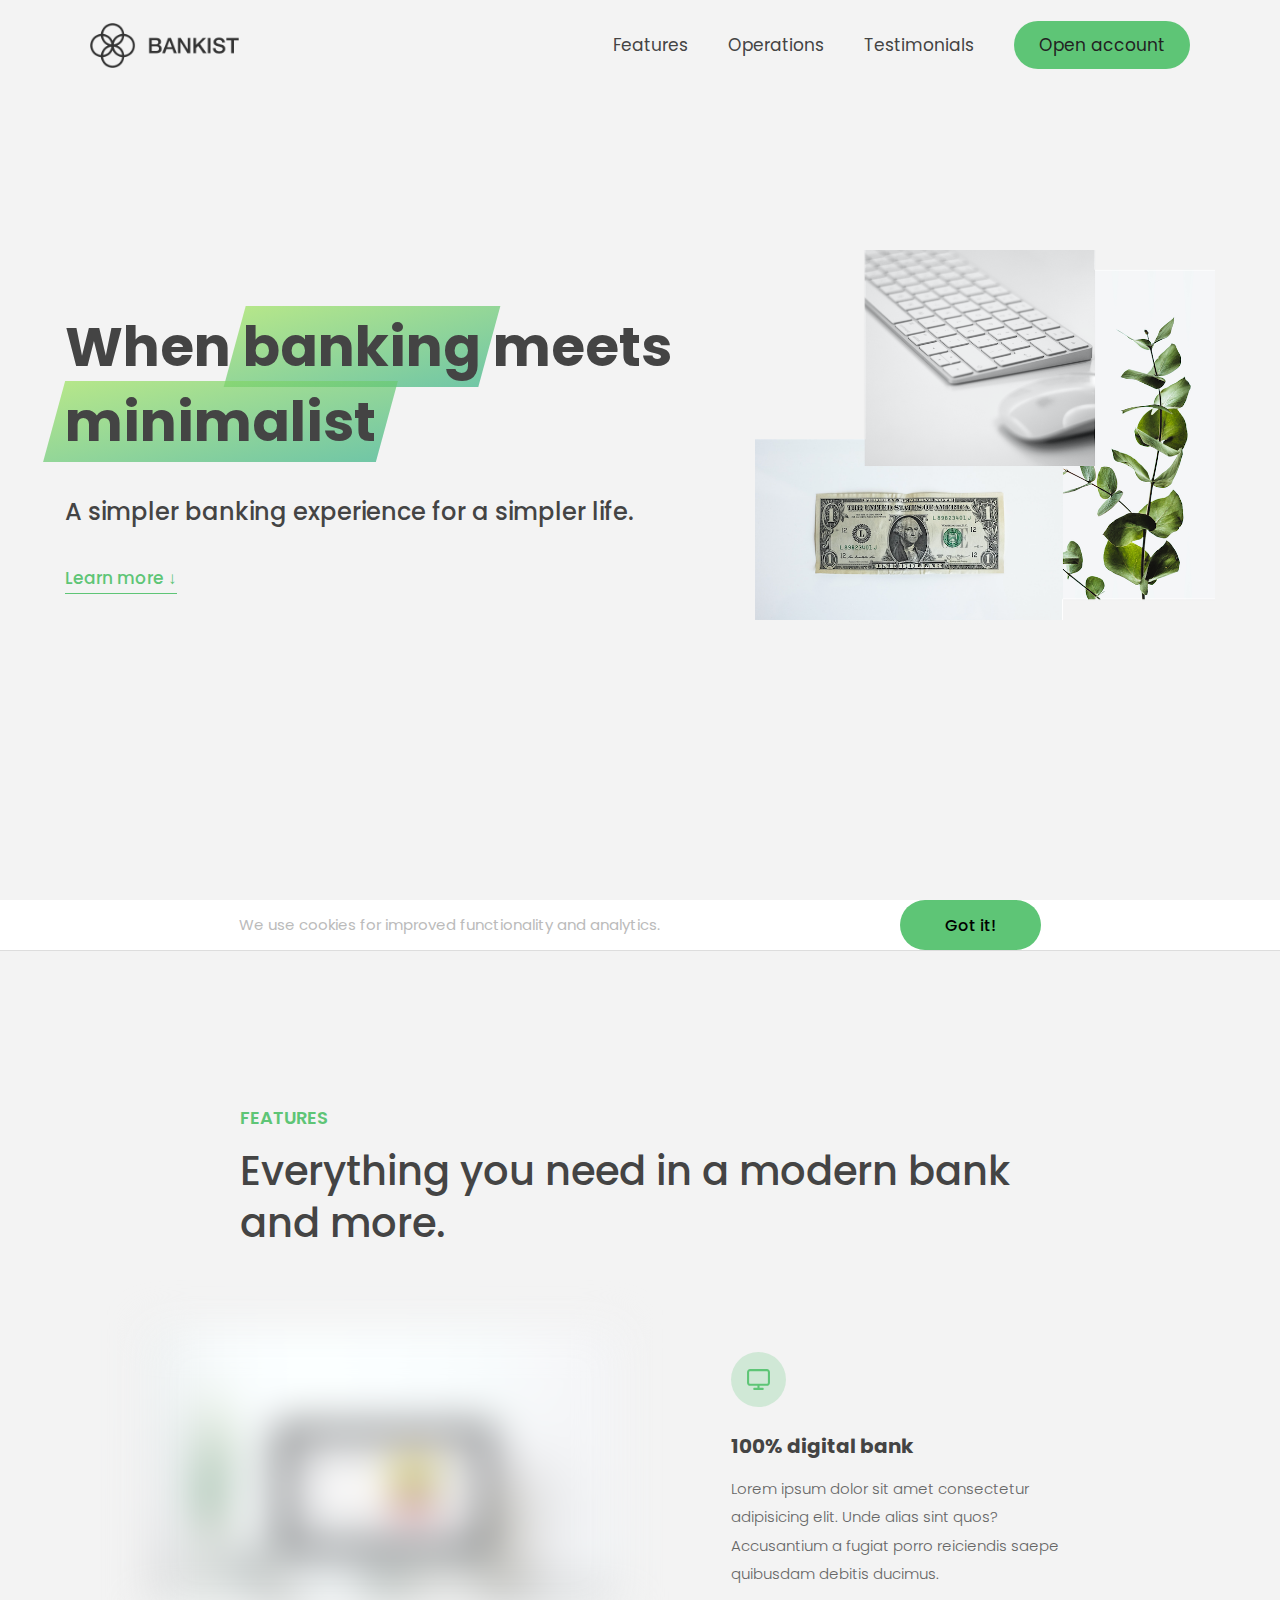
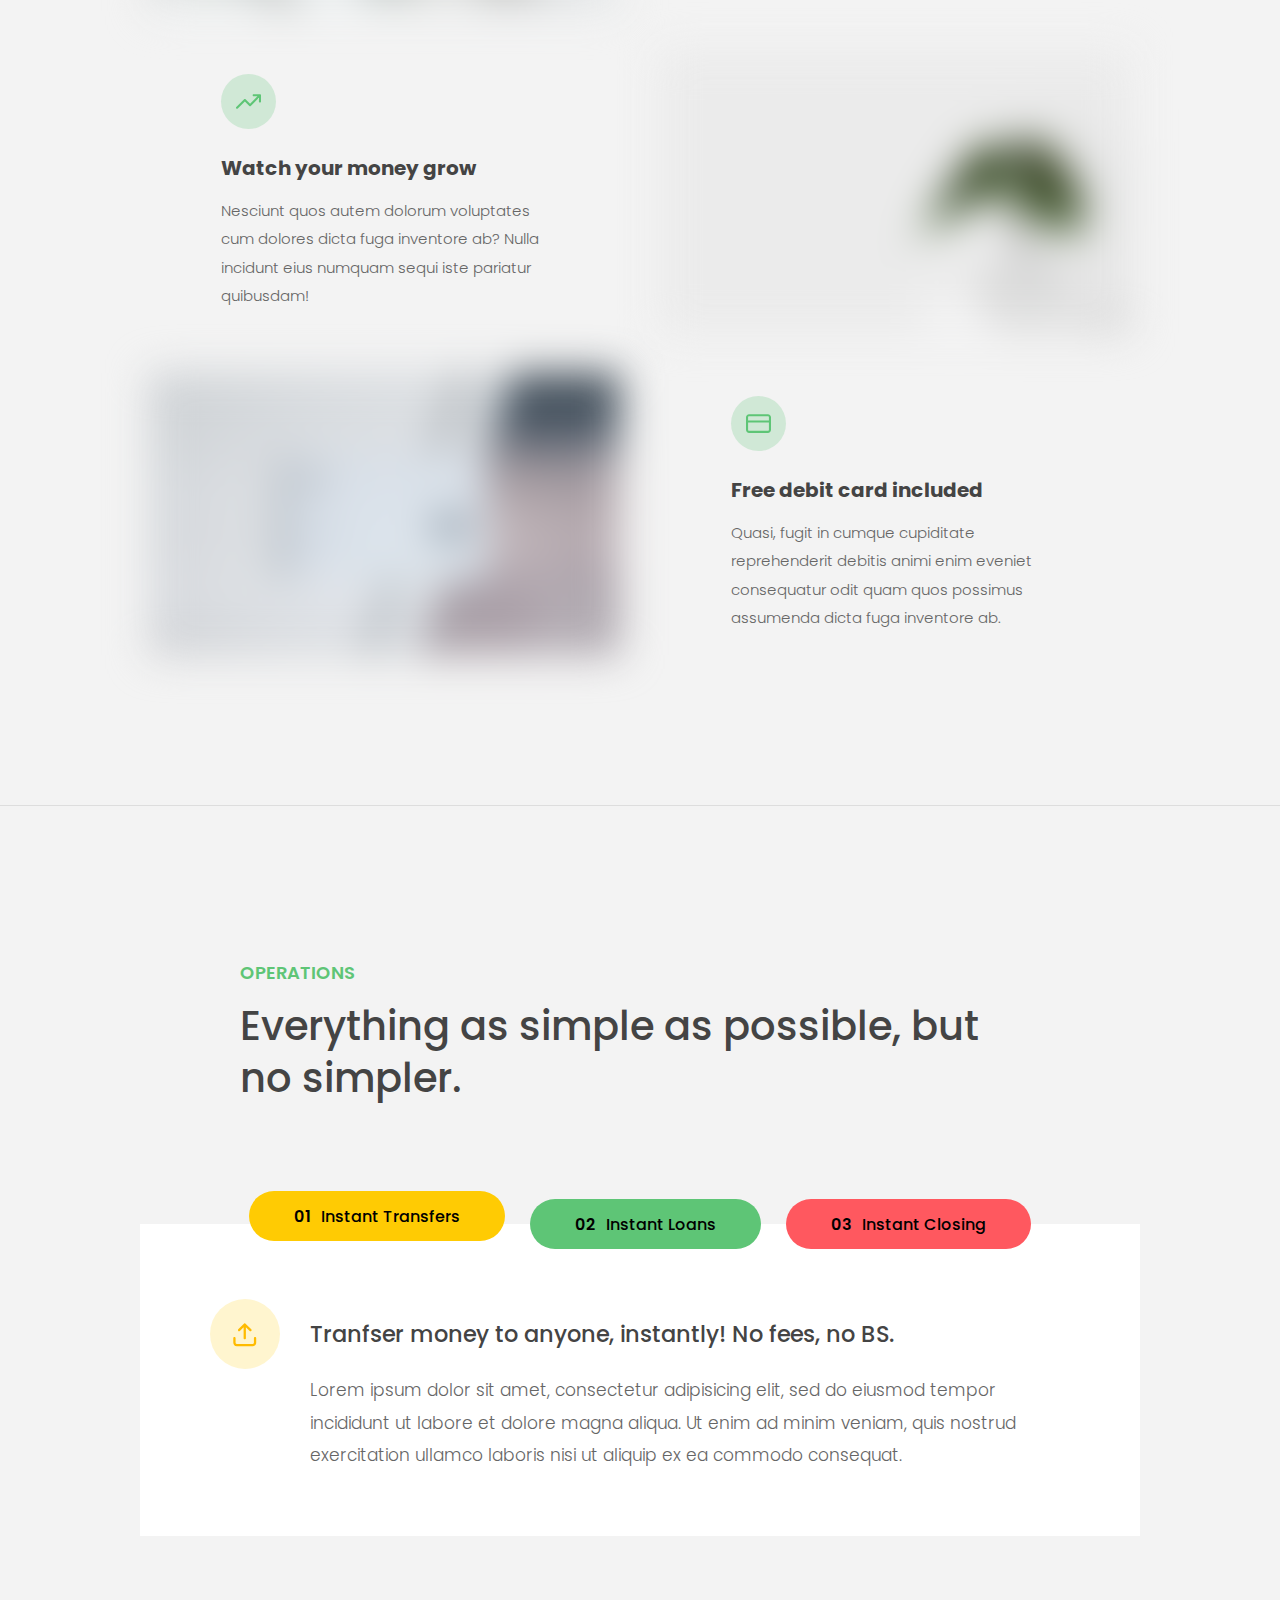
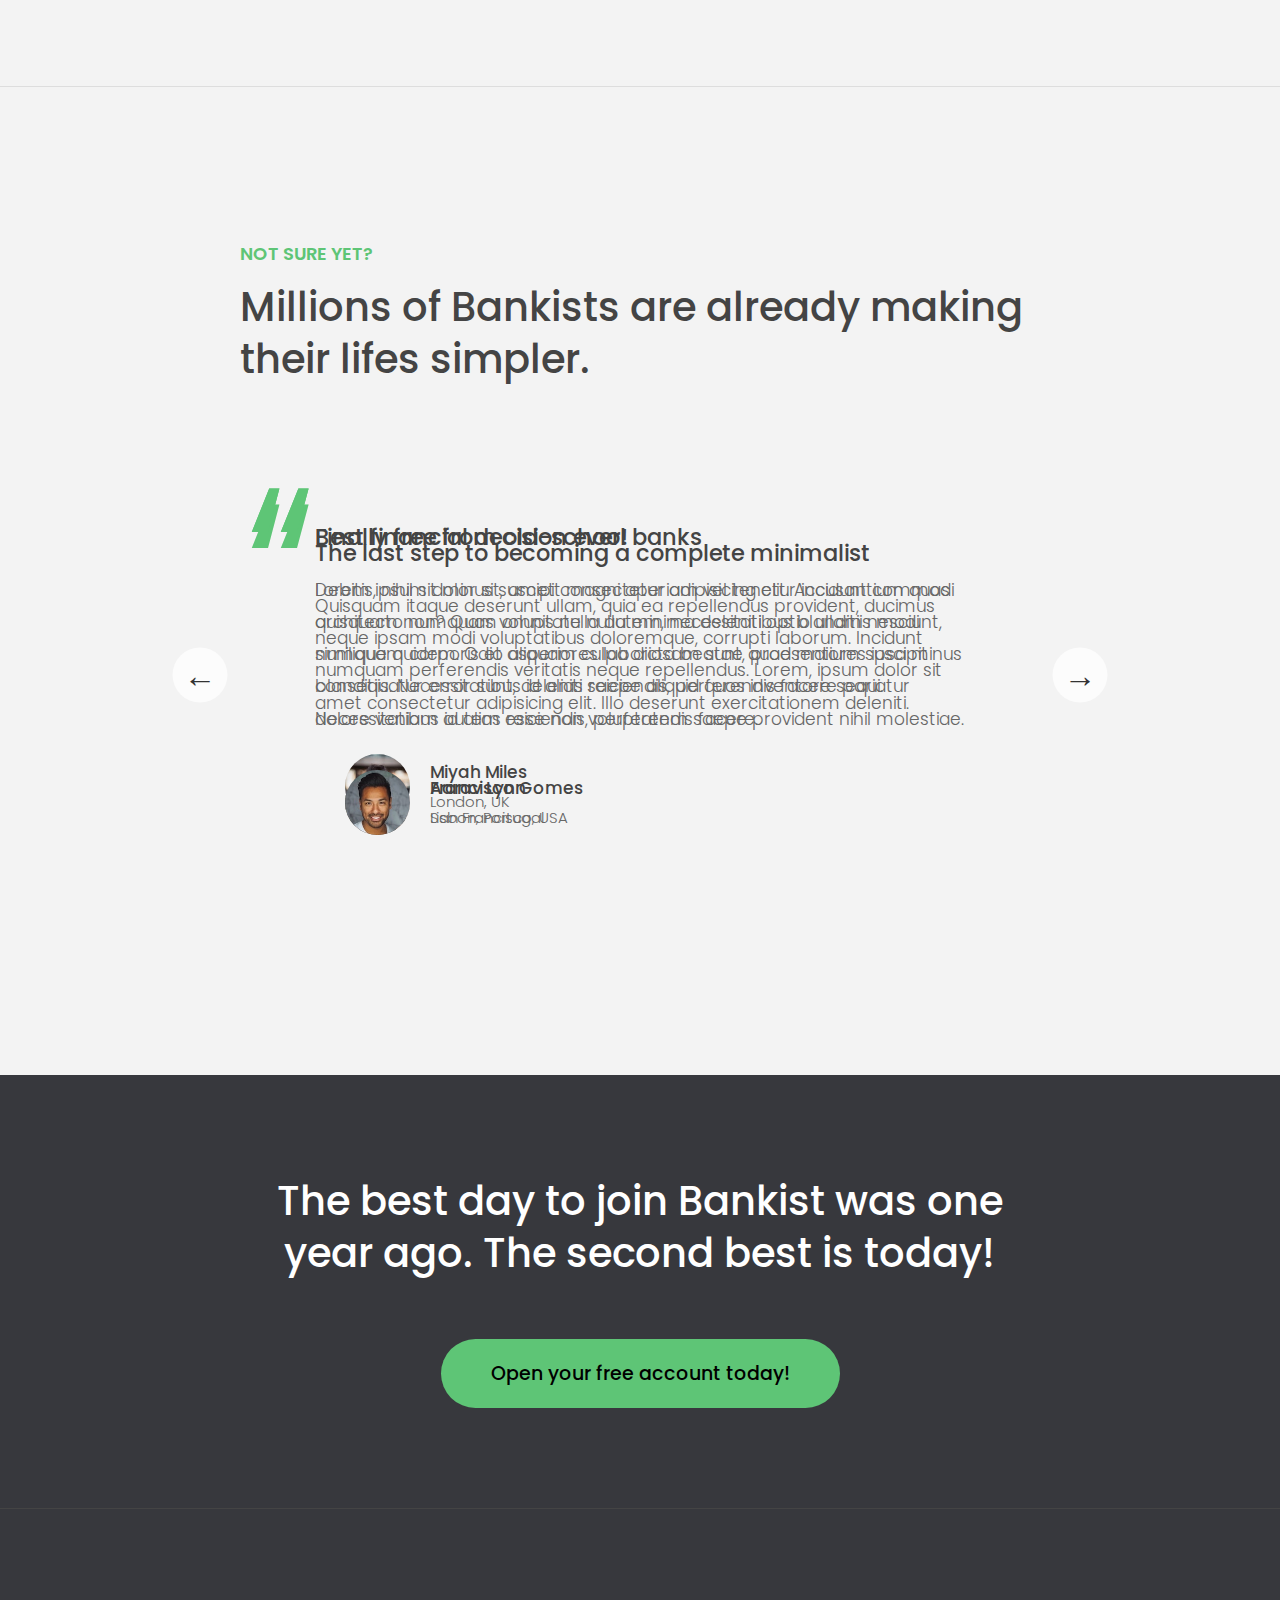
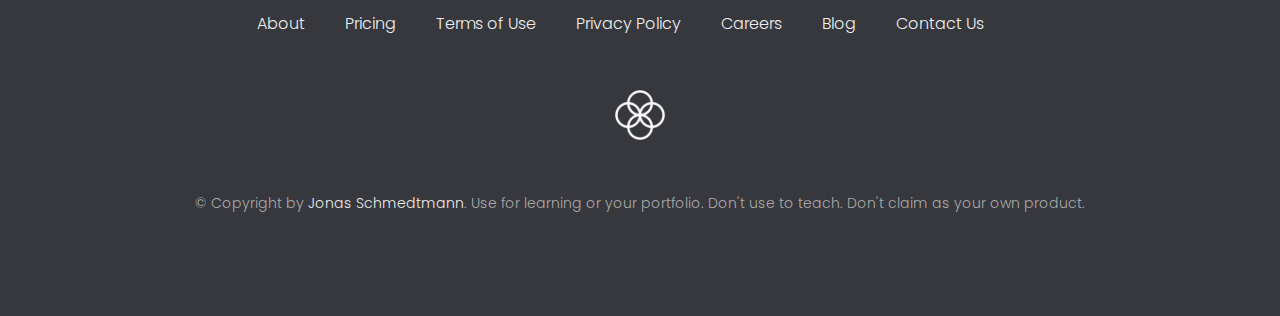
==== 13-Advanced-DOM-Bankist/index.html @ 01688887 "Select,create and delete elements part handled(186)" ====
<!DOCTYPE html>
<html lang="en">
  <head>
    <meta charset="UTF-8" />
    <meta name="viewport" content="width=device-width, initial-scale=1.0" />
    <meta http-equiv="X-UA-Compatible" content="ie=edge" />
    <link rel="shortcut icon" type="image/png" href="img/icon.png" />

    <link
      href="https://fonts.googleapis.com/css?family=Poppins:300,400,500,600&display=swap"
      rel="stylesheet"
    />
    <link rel="stylesheet" href="style.css" />
    <title>Bankist | When Banking meets Minimalist</title>
  </head>
  <body>
    <header class="header">
      <nav class="nav">
        <img
          src="img/logo.png"
          alt="Bankist logo"
          class="nav__logo"
          id="logo"
        />
        <ul class="nav__links">
          <li class="nav__item">
            <a class="nav__link" href="#section--1">Features</a>
          </li>
          <li class="nav__item">
            <a class="nav__link" href="#section--2">Operations</a>
          </li>
          <li class="nav__item">
            <a class="nav__link" href="#section--3">Testimonials</a>
          </li>
          <li class="nav__item">
            <a class="nav__link nav__link--btn btn--show-modal" href="#"
              >Open account</a
            >
          </li>
        </ul>
      </nav>

      <div class="header__title">
        <h1>
          When
          <!-- Green highlight effect -->
          <span class="highlight">banking</span>
          meets<br />
          <span class="highlight">minimalist</span>
        </h1>
        <h4>A simpler banking experience for a simpler life.</h4>
        <button class="btn--text btn--scroll-to">Learn more &DownArrow;</button>
        <img
          src="img/hero.png"
          class="header__img"
          alt="Minimalist bank items"
        />
      </div>
    </header>

    <section class="section" id="section--1">
      <div class="section__title">
        <h2 class="section__description">Features</h2>
        <h3 class="section__header">
          Everything you need in a modern bank and more.
        </h3>
      </div>

      <div class="features">
        <img
          src="img/digital-lazy.jpg"
          data-src="img/digital.jpg"
          alt="Computer"
          class="features__img lazy-img"
        />
        <div class="features__feature">
          <div class="features__icon">
            <svg>
              <use xlink:href="img/icons.svg#icon-monitor"></use>
            </svg>
          </div>
          <h5 class="features__header">100% digital bank</h5>
          <p>
            Lorem ipsum dolor sit amet consectetur adipisicing elit. Unde alias
            sint quos? Accusantium a fugiat porro reiciendis saepe quibusdam
            debitis ducimus.
          </p>
        </div>

        <div class="features__feature">
          <div class="features__icon">
            <svg>
              <use xlink:href="img/icons.svg#icon-trending-up"></use>
            </svg>
          </div>
          <h5 class="features__header">Watch your money grow</h5>
          <p>
            Nesciunt quos autem dolorum voluptates cum dolores dicta fuga
            inventore ab? Nulla incidunt eius numquam sequi iste pariatur
            quibusdam!
          </p>
        </div>
        <img
          src="img/grow-lazy.jpg"
          data-src="img/grow.jpg"
          alt="Plant"
          class="features__img lazy-img"
        />

        <img
          src="img/card-lazy.jpg"
          data-src="img/card.jpg"
          alt="Credit card"
          class="features__img lazy-img"
        />
        <div class="features__feature">
          <div class="features__icon">
            <svg>
              <use xlink:href="img/icons.svg#icon-credit-card"></use>
            </svg>
          </div>
          <h5 class="features__header">Free debit card included</h5>
          <p>
            Quasi, fugit in cumque cupiditate reprehenderit debitis animi enim
            eveniet consequatur odit quam quos possimus assumenda dicta fuga
            inventore ab.
          </p>
        </div>
      </div>
    </section>

    <section class="section" id="section--2">
      <div class="section__title">
        <h2 class="section__description">Operations</h2>
        <h3 class="section__header">
          Everything as simple as possible, but no simpler.
        </h3>
      </div>

      <div class="operations">
        <div class="operations__tab-container">
          <button
            class="btn operations__tab operations__tab--1 operations__tab--active"
            data-tab="1"
          >
            <span>01</span>Instant Transfers
          </button>
          <button class="btn operations__tab operations__tab--2" data-tab="2">
            <span>02</span>Instant Loans
          </button>
          <button class="btn operations__tab operations__tab--3" data-tab="3">
            <span>03</span>Instant Closing
          </button>
        </div>
        <div
          class="operations__content operations__content--1 operations__content--active"
        >
          <div class="operations__icon operations__icon--1">
            <svg>
              <use xlink:href="img/icons.svg#icon-upload"></use>
            </svg>
          </div>
          <h5 class="operations__header">
            Tranfser money to anyone, instantly! No fees, no BS.
          </h5>
          <p>
            Lorem ipsum dolor sit amet, consectetur adipisicing elit, sed do
            eiusmod tempor incididunt ut labore et dolore magna aliqua. Ut enim
            ad minim veniam, quis nostrud exercitation ullamco laboris nisi ut
            aliquip ex ea commodo consequat.
          </p>
        </div>

        <div class="operations__content operations__content--2">
          <div class="operations__icon operations__icon--2">
            <svg>
              <use xlink:href="img/icons.svg#icon-home"></use>
            </svg>
          </div>
          <h5 class="operations__header">
            Buy a home or make your dreams come true, with instant loans.
          </h5>
          <p>
            Duis aute irure dolor in reprehenderit in voluptate velit esse
            cillum dolore eu fugiat nulla pariatur. Excepteur sint occaecat
            cupidatat non proident, sunt in culpa qui officia deserunt mollit
            anim id est laborum.
          </p>
        </div>
        <div class="operations__content operations__content--3">
          <div class="operations__icon operations__icon--3">
            <svg>
              <use xlink:href="img/icons.svg#icon-user-x"></use>
            </svg>
          </div>
          <h5 class="operations__header">
            No longer need your account? No problem! Close it instantly.
          </h5>
          <p>
            Excepteur sint occaecat cupidatat non proident, sunt in culpa qui
            officia deserunt mollit anim id est laborum. Ut enim ad minim
            veniam, quis nostrud exercitation ullamco laboris nisi ut aliquip ex
            ea commodo consequat.
          </p>
        </div>
      </div>
    </section>

    <section class="section" id="section--3">
      <div class="section__title section__title--testimonials">
        <h2 class="section__description">Not sure yet?</h2>
        <h3 class="section__header">
          Millions of Bankists are already making their lifes simpler.
        </h3>
      </div>

      <div class="slider">
        <div class="slide slide--1">
          <div class="testimonial">
            <h5 class="testimonial__header">Best financial decision ever!</h5>
            <blockquote class="testimonial__text">
              Lorem ipsum dolor sit, amet consectetur adipisicing elit.
              Accusantium quas quisquam non? Quas voluptate nulla minima
              deleniti optio ullam nesciunt, numquam corporis et asperiores
              laboriosam sunt, praesentium suscipit blanditiis. Necessitatibus
              id alias reiciendis, perferendis facere pariatur dolore veniam
              autem esse non voluptatem saepe provident nihil molestiae.
            </blockquote>
            <address class="testimonial__author">
              <img src="img/user-1.jpg" alt="" class="testimonial__photo" />
              <h6 class="testimonial__name">Aarav Lynn</h6>
              <p class="testimonial__location">San Francisco, USA</p>
            </address>
          </div>
        </div>

        <div class="slide slide--2">
          <div class="testimonial">
            <h5 class="testimonial__header">
              The last step to becoming a complete minimalist
            </h5>
            <blockquote class="testimonial__text">
              Quisquam itaque deserunt ullam, quia ea repellendus provident,
              ducimus neque ipsam modi voluptatibus doloremque, corrupti
              laborum. Incidunt numquam perferendis veritatis neque repellendus.
              Lorem, ipsum dolor sit amet consectetur adipisicing elit. Illo
              deserunt exercitationem deleniti.
            </blockquote>
            <address class="testimonial__author">
              <img src="img/user-2.jpg" alt="" class="testimonial__photo" />
              <h6 class="testimonial__name">Miyah Miles</h6>
              <p class="testimonial__location">London, UK</p>
            </address>
          </div>
        </div>

        <div class="slide slide--3">
          <div class="testimonial">
            <h5 class="testimonial__header">
              Finally free from old-school banks
            </h5>
            <blockquote class="testimonial__text">
              Debitis, nihil sit minus suscipit magni aperiam vel tenetur
              incidunt commodi architecto numquam omnis nulla autem,
              necessitatibus blanditiis modi similique quidem. Odio aliquam
              culpa dicta beatae quod maiores ipsa minus consequatur error sunt,
              deleniti saepe aliquid quos inventore sequi. Necessitatibus id
              alias reiciendis, perferendis facere.
            </blockquote>
            <address class="testimonial__author">
              <img src="img/user-3.jpg" alt="" class="testimonial__photo" />
              <h6 class="testimonial__name">Francisco Gomes</h6>
              <p class="testimonial__location">Lisbon, Portugal</p>
            </address>
          </div>
        </div>

        <!-- <div class="slide"><img src="img/img-1.jpg" alt="Photo 1" /></div>
        <div class="slide"><img src="img/img-2.jpg" alt="Photo 2" /></div>
        <div class="slide"><img src="img/img-3.jpg" alt="Photo 3" /></div>
        <div class="slide"><img src="img/img-4.jpg" alt="Photo 4" /></div> -->
        <button class="slider__btn slider__btn--left">&larr;</button>
        <button class="slider__btn slider__btn--right">&rarr;</button>
        <div class="dots"></div>
      </div>
    </section>

    <section class="section section--sign-up">
      <div class="section__title">
        <h3 class="section__header">
          The best day to join Bankist was one year ago. The second best is
          today!
        </h3>
      </div>
      <button class="btn btn--show-modal">Open your free account today!</button>
    </section>

    <footer class="footer">
      <ul class="footer__nav">
        <li class="footer__item">
          <a class="footer__link" href="#">About</a>
        </li>
        <li class="footer__item">
          <a class="footer__link" href="#">Pricing</a>
        </li>
        <li class="footer__item">
          <a class="footer__link" href="#">Terms of Use</a>
        </li>
        <li class="footer__item">
          <a class="footer__link" href="#">Privacy Policy</a>
        </li>
        <li class="footer__item">
          <a class="footer__link" href="#">Careers</a>
        </li>
        <li class="footer__item">
          <a class="footer__link" href="#">Blog</a>
        </li>
        <li class="footer__item">
          <a class="footer__link" href="#">Contact Us</a>
        </li>
      </ul>
      <img src="img/icon.png" alt="Logo" class="footer__logo" />
      <p class="footer__copyright">
        &copy; Copyright by
        <a
          class="footer__link twitter-link"
          target="_blank"
          href="https://twitter.com/jonasschmedtman"
          >Jonas Schmedtmann</a
        >. Use for learning or your portfolio. Don't use to teach. Don't claim
        as your own product.
      </p>
    </footer>

    <div class="modal hidden">
      <button class="btn--close-modal">&times;</button>
      <h2 class="modal__header">
        Open your bank account <br />
        in just <span class="highlight">5 minutes</span>
      </h2>
      <form class="modal__form">
        <label>First Name</label>
        <input type="text" />
        <label>Last Name</label>
        <input type="text" />
        <label>Email Address</label>
        <input type="email" />
        <button class="btn">Next step &rarr;</button>
      </form>
    </div>
    <div class="overlay hidden"></div>

    <script src="script.js"></script>
  </body>
</html>
---- 13-Advanced-DOM-Bankist/style.css ----
/* The page is NOT responsive. You can implement responsiveness yourself if you wanna have some fun 😃 */

:root {
  --color-primary: #5ec576;
  --color-secondary: #ffcb03;
  --color-tertiary: #ff585f;
  --color-primary-darker: #4bbb7d;
  --color-secondary-darker: #ffbb00;
  --color-tertiary-darker: #fd424b;
  --color-primary-opacity: #5ec5763a;
  --color-secondary-opacity: #ffcd0331;
  --color-tertiary-opacity: #ff58602d;
  --gradient-primary: linear-gradient(to top left, #39b385, #9be15d);
  --gradient-secondary: linear-gradient(to top left, #ffb003, #ffcb03);
}

* {
  margin: 0;
  padding: 0;
  box-sizing: inherit;
}

html {
  font-size: 62.5%;
  box-sizing: border-box;
}

body {
  font-family: 'Poppins', sans-serif;
  font-weight: 300;
  color: #444;
  line-height: 1.9;
  background-color: #f3f3f3;
}

/* GENERAL ELEMENTS */
.section {
  padding: 15rem 3rem;
  border-top: 1px solid #ddd;

  transition: transform 1s, opacity 1s;
}

.section--hidden {
  opacity: 0;
  transform: translateY(8rem);
}

.section__title {
  max-width: 80rem;
  margin: 0 auto 8rem auto;
}

.section__description {
  font-size: 1.8rem;
  font-weight: 600;
  text-transform: uppercase;
  color: var(--color-primary);
  margin-bottom: 1rem;
}

.section__header {
  font-size: 4rem;
  line-height: 1.3;
  font-weight: 500;
}

.btn {
  display: inline-block;
  background-color: var(--color-primary);
  font-size: 1.6rem;
  font-family: inherit;
  font-weight: 500;
  border: none;
  padding: 1.25rem 4.5rem;
  border-radius: 10rem;
  cursor: pointer;
  transition: all 0.3s;
}

.btn:hover {
  background-color: var(--color-primary-darker);
}

.btn--text {
  display: inline-block;
  background: none;
  font-size: 1.7rem;
  font-family: inherit;
  font-weight: 500;
  color: var(--color-primary);
  border: none;
  border-bottom: 1px solid currentColor;
  padding-bottom: 2px;
  cursor: pointer;
  transition: all 0.3s;
}

p {
  color: #666;
}

/* This is BAD for accessibility! Don't do in the real world! */
button:focus {
  outline: none;
}

img {
  transition: filter 0.5s;
}

.lazy-img {
  filter: blur(20px);
}

/* NAVIGATION */
.nav {
  display: flex;
  justify-content: space-between;
  align-items: center;
  height: 9rem;
  width: 100%;
  padding: 0 6rem;
  z-index: 100;
}

/* nav and stickly class at the same time */
.nav.sticky {
  position: fixed;
  background-color: rgba(255, 255, 255, 0.95);
}

.nav__logo {
  height: 4.5rem;
  transition: all 0.3s;
}

.nav__links {
  display: flex;
  align-items: center;
  list-style: none;
}

.nav__item {
  margin-left: 4rem;
}

.nav__link:link,
.nav__link:visited {
  font-size: 1.7rem;
  font-weight: 400;
  color: inherit;
  text-decoration: none;
  display: block;
  transition: all 0.3s;
}

.nav__link--btn:link,
.nav__link--btn:visited {
  padding: 0.8rem 2.5rem;
  border-radius: 3rem;
  background-color: var(--color-primary);
  color: #222;
}

.nav__link--btn:hover,
.nav__link--btn:active {
  color: inherit;
  background-color: var(--color-primary-darker);
  color: #333;
}

/* HEADER */
.header {
  padding: 0 3rem;
  height: 100vh;
  display: flex;
  flex-direction: column;
  align-items: center;
}

.header__title {
  flex: 1;

  max-width: 115rem;
  display: grid;
  grid-template-columns: 3fr 2fr;
  row-gap: 3rem;
  align-content: center;
  justify-content: center;

  align-items: start;
  justify-items: start;
}

h1 {
  font-size: 5.5rem;
  line-height: 1.35;
}

h4 {
  font-size: 2.4rem;
  font-weight: 500;
}

.header__img {
  width: 100%;
  grid-column: 2 / 3;
  grid-row: 1 / span 4;
  transform: translateY(-6rem);
}

.highlight {
  position: relative;
}

.highlight::after {
  display: block;
  content: '';
  position: absolute;
  bottom: 0;
  left: 0;
  height: 100%;
  width: 100%;
  z-index: -1;
  opacity: 0.7;
  transform: scale(1.07, 1.05) skewX(-15deg);
  background-image: var(--gradient-primary);
}

/* FEATURES */
.features {
  display: grid;
  grid-template-columns: 1fr 1fr;
  gap: 4rem;
  margin: 0 12rem;
}

.features__img {
  width: 100%;
}

.features__feature {
  align-self: center;
  justify-self: center;
  width: 70%;
  font-size: 1.5rem;
}

.features__icon {
  display: flex;
  align-items: center;
  justify-content: center;
  background-color: var(--color-primary-opacity);
  height: 5.5rem;
  width: 5.5rem;
  border-radius: 50%;
  margin-bottom: 2rem;
}

.features__icon svg {
  height: 2.5rem;
  width: 2.5rem;
  fill: var(--color-primary);
}

.features__header {
  font-size: 2rem;
  margin-bottom: 1rem;
}

/* OPERATIONS */
.operations {
  max-width: 100rem;
  margin: 12rem auto 0 auto;

  background-color: #fff;
}

.operations__tab-container {
  display: flex;
  justify-content: center;
}

.operations__tab {
  margin-right: 2.5rem;
  transform: translateY(-50%);
}

.operations__tab span {
  margin-right: 1rem;
  font-weight: 600;
  display: inline-block;
}

.operations__tab--1 {
  background-color: var(--color-secondary);
}

.operations__tab--1:hover {
  background-color: var(--color-secondary-darker);
}

.operations__tab--3 {
  background-color: var(--color-tertiary);
  margin: 0;
}

.operations__tab--3:hover {
  background-color: var(--color-tertiary-darker);
}

.operations__tab--active {
  transform: translateY(-66%);
}

.operations__content {
  display: none;

  /* JUST PRESENTATIONAL */
  font-size: 1.7rem;
  padding: 2.5rem 7rem 6.5rem 7rem;
}

.operations__content--active {
  display: grid;
  grid-template-columns: 7rem 1fr;
  column-gap: 3rem;
  row-gap: 0.5rem;
}

.operations__header {
  font-size: 2.25rem;
  font-weight: 500;
  align-self: center;
}

.operations__icon {
  display: flex;
  align-items: center;
  justify-content: center;
  height: 7rem;
  width: 7rem;
  border-radius: 50%;
}

.operations__icon svg {
  height: 2.75rem;
  width: 2.75rem;
}

.operations__content p {
  grid-column: 2;
}

.operations__icon--1 {
  background-color: var(--color-secondary-opacity);
}
.operations__icon--2 {
  background-color: var(--color-primary-opacity);
}
.operations__icon--3 {
  background-color: var(--color-tertiary-opacity);
}
.operations__icon--1 svg {
  fill: var(--color-secondary-darker);
}
.operations__icon--2 svg {
  fill: var(--color-primary);
}
.operations__icon--3 svg {
  fill: var(--color-tertiary);
}

/* SLIDER */
.slider {
  max-width: 100rem;
  height: 50rem;
  margin: 0 auto;
  position: relative;

  /* IN THE END */
  overflow: hidden;
}

.slide {
  position: absolute;
  top: 0;
  width: 100%;
  height: 50rem;

  display: flex;
  align-items: center;
  justify-content: center;

  /* THIS creates the animation! */
  transition: transform 1s;
}

.slide > img {
  /* Only for images that have different size than slide */
  width: 100%;
  height: 100%;
  object-fit: cover;
}

.slider__btn {
  position: absolute;
  top: 50%;
  z-index: 10;

  border: none;
  background: rgba(255, 255, 255, 0.7);
  font-family: inherit;
  color: #333;
  border-radius: 50%;
  height: 5.5rem;
  width: 5.5rem;
  font-size: 3.25rem;
  cursor: pointer;
}

.slider__btn--left {
  left: 6%;
  transform: translate(-50%, -50%);
}

.slider__btn--right {
  right: 6%;
  transform: translate(50%, -50%);
}

.dots {
  position: absolute;
  bottom: 5%;
  left: 50%;
  transform: translateX(-50%);
  display: flex;
}

.dots__dot {
  border: none;
  background-color: #b9b9b9;
  opacity: 0.7;
  height: 1rem;
  width: 1rem;
  border-radius: 50%;
  margin-right: 1.75rem;
  cursor: pointer;
  transition: all 0.5s;

  /* Only necessary when overlying images */
  /* box-shadow: 0 0.6rem 1.5rem rgba(0, 0, 0, 0.7); */
}

.dots__dot:last-child {
  margin: 0;
}

.dots__dot--active {
  /* background-color: #fff; */
  background-color: #888;
  opacity: 1;
}

/* TESTIMONIALS */
.testimonial {
  width: 65%;
  position: relative;
}

.testimonial::before {
  content: '\201C';
  position: absolute;
  top: -5.7rem;
  left: -6.8rem;
  line-height: 1;
  font-size: 20rem;
  font-family: inherit;
  color: var(--color-primary);
  z-index: -1;
}

.testimonial__header {
  font-size: 2.25rem;
  font-weight: 500;
  margin-bottom: 1.5rem;
}

.testimonial__text {
  font-size: 1.7rem;
  margin-bottom: 3.5rem;
  color: #666;
}

.testimonial__author {
  margin-left: 3rem;
  font-style: normal;

  display: grid;
  grid-template-columns: 6.5rem 1fr;
  column-gap: 2rem;
}

.testimonial__photo {
  grid-row: 1 / span 2;
  width: 6.5rem;
  border-radius: 50%;
}

.testimonial__name {
  font-size: 1.7rem;
  font-weight: 500;
  align-self: end;
  margin: 0;
}

.testimonial__location {
  font-size: 1.5rem;
}

.section__title--testimonials {
  margin-bottom: 4rem;
}

/* SIGNUP */
.section--sign-up {
  background-color: #37383d;
  border-top: none;
  border-bottom: 1px solid #444;
  text-align: center;
  padding: 10rem 3rem;
}

.section--sign-up .section__header {
  color: #fff;
  text-align: center;
}

.section--sign-up .section__title {
  margin-bottom: 6rem;
}

.section--sign-up .btn {
  font-size: 1.9rem;
  padding: 2rem 5rem;
}

/* FOOTER */
.footer {
  padding: 10rem 3rem;
  background-color: #37383d;
}

.footer__nav {
  list-style: none;
  display: flex;
  justify-content: center;
  margin-bottom: 5rem;
}

.footer__item {
  margin-right: 4rem;
}

.footer__link {
  font-size: 1.6rem;
  color: #eee;
  text-decoration: none;
}

.footer__logo {
  height: 5rem;
  display: block;
  margin: 0 auto;
  margin-bottom: 5rem;
}

.footer__copyright {
  font-size: 1.4rem;
  color: #aaa;
  text-align: center;
}

.footer__copyright .footer__link {
  font-size: 1.4rem;
}

/* MODAL WINDOW */
.modal {
  position: fixed;
  top: 50%;
  left: 50%;
  transform: translate(-50%, -50%);
  max-width: 60rem;
  background-color: #f3f3f3;
  padding: 5rem 6rem;
  box-shadow: 0 4rem 6rem rgba(0, 0, 0, 0.3);
  z-index: 1000;
  transition: all 0.5s;
}

.overlay {
  position: fixed;
  top: 0;
  left: 0;
  width: 100%;
  height: 100%;
  background-color: rgba(0, 0, 0, 0.5);
  backdrop-filter: blur(4px);
  z-index: 100;
  transition: all 0.5s;
}

.modal__header {
  font-size: 3.25rem;
  margin-bottom: 4.5rem;
  line-height: 1.5;
}

.modal__form {
  margin: 0 3rem;
  display: grid;
  grid-template-columns: 1fr 2fr;
  align-items: center;
  gap: 2.5rem;
}

.modal__form label {
  font-size: 1.7rem;
  font-weight: 500;
}

.modal__form input {
  font-size: 1.7rem;
  padding: 1rem 1.5rem;
  border: 1px solid #ddd;
  border-radius: 0.5rem;
}

.modal__form button {
  grid-column: 1 / span 2;
  justify-self: center;
  margin-top: 1rem;
}

.btn--close-modal {
  font-family: inherit;
  color: inherit;
  position: absolute;
  top: 0.5rem;
  right: 2rem;
  font-size: 4rem;
  cursor: pointer;
  border: none;
  background: none;
}

.hidden {
  visibility: hidden;
  opacity: 0;
}

/* COOKIE MESSAGE */
.cookie-message {
  display: flex;
  align-items: center;
  justify-content: space-evenly;
  width: 100%;
  background-color: white;
  color: #bbb;
  font-size: 1.5rem;
  font-weight: 400;
}
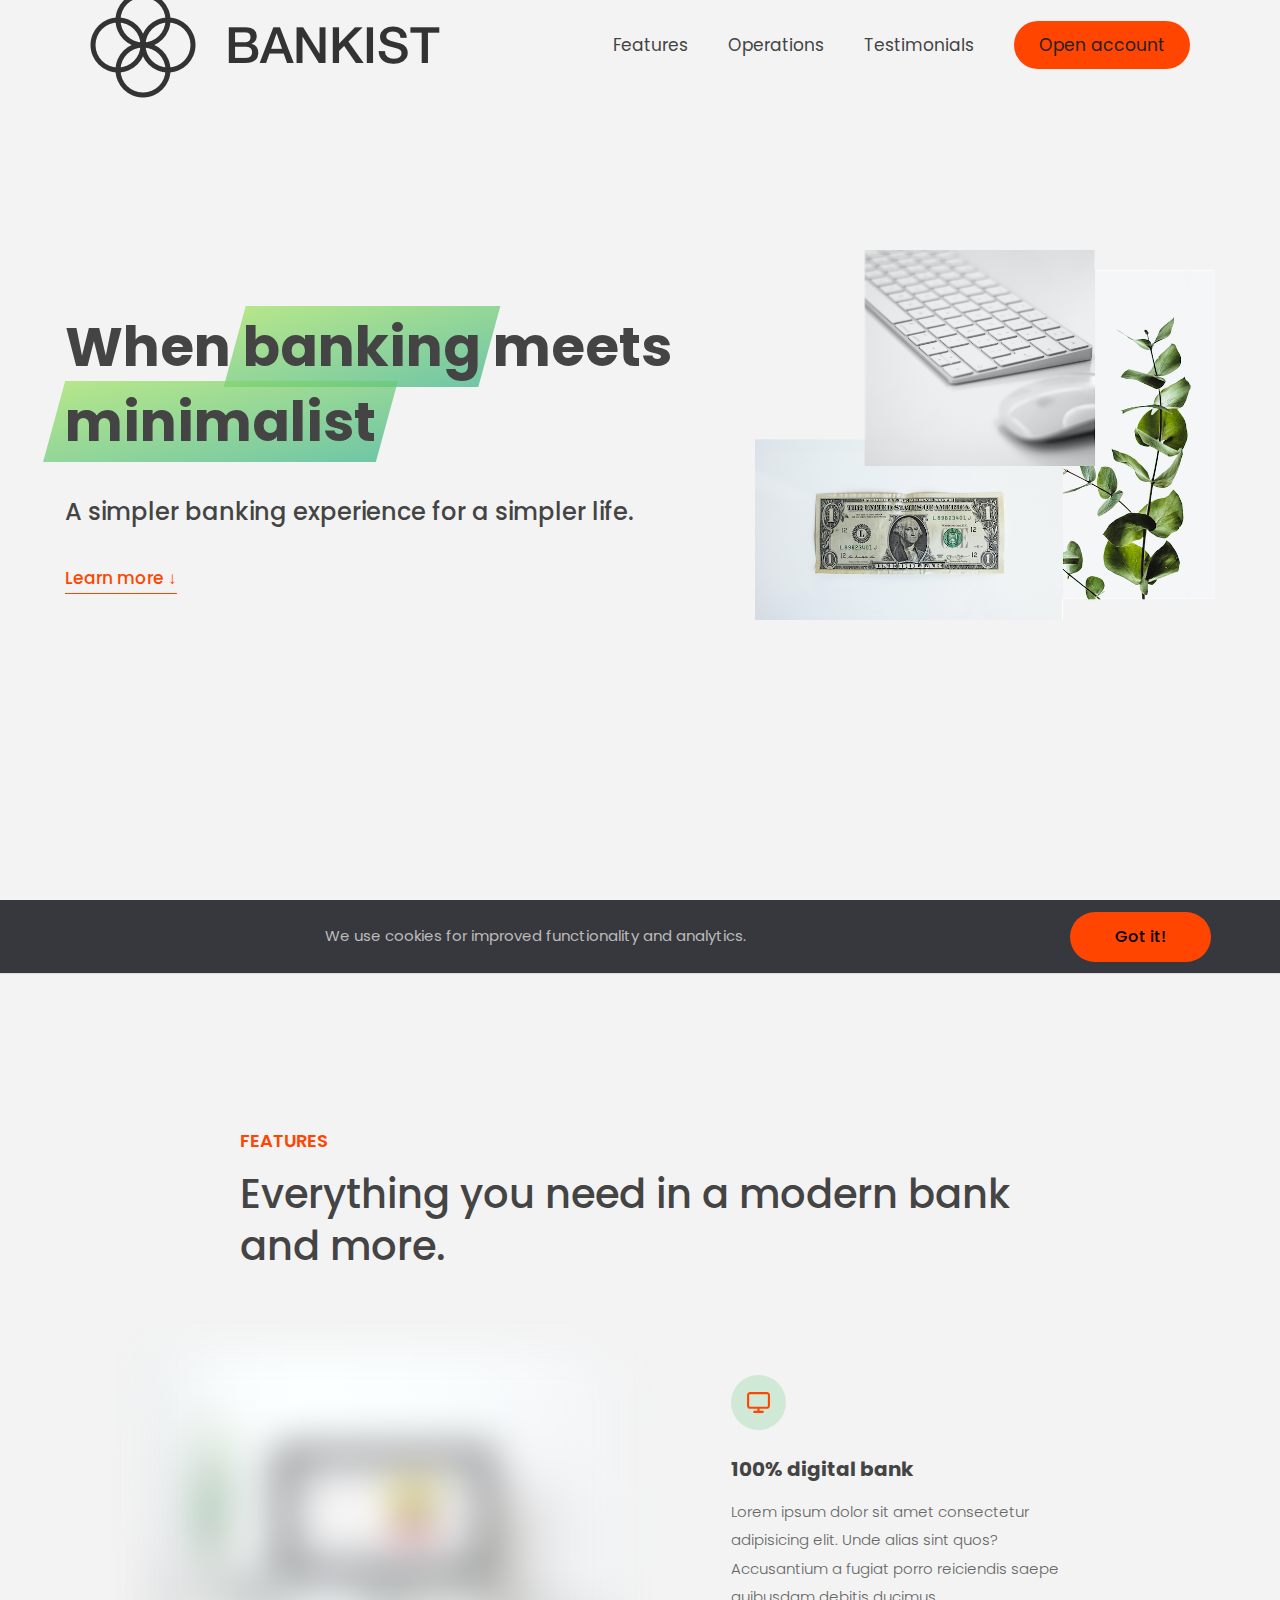
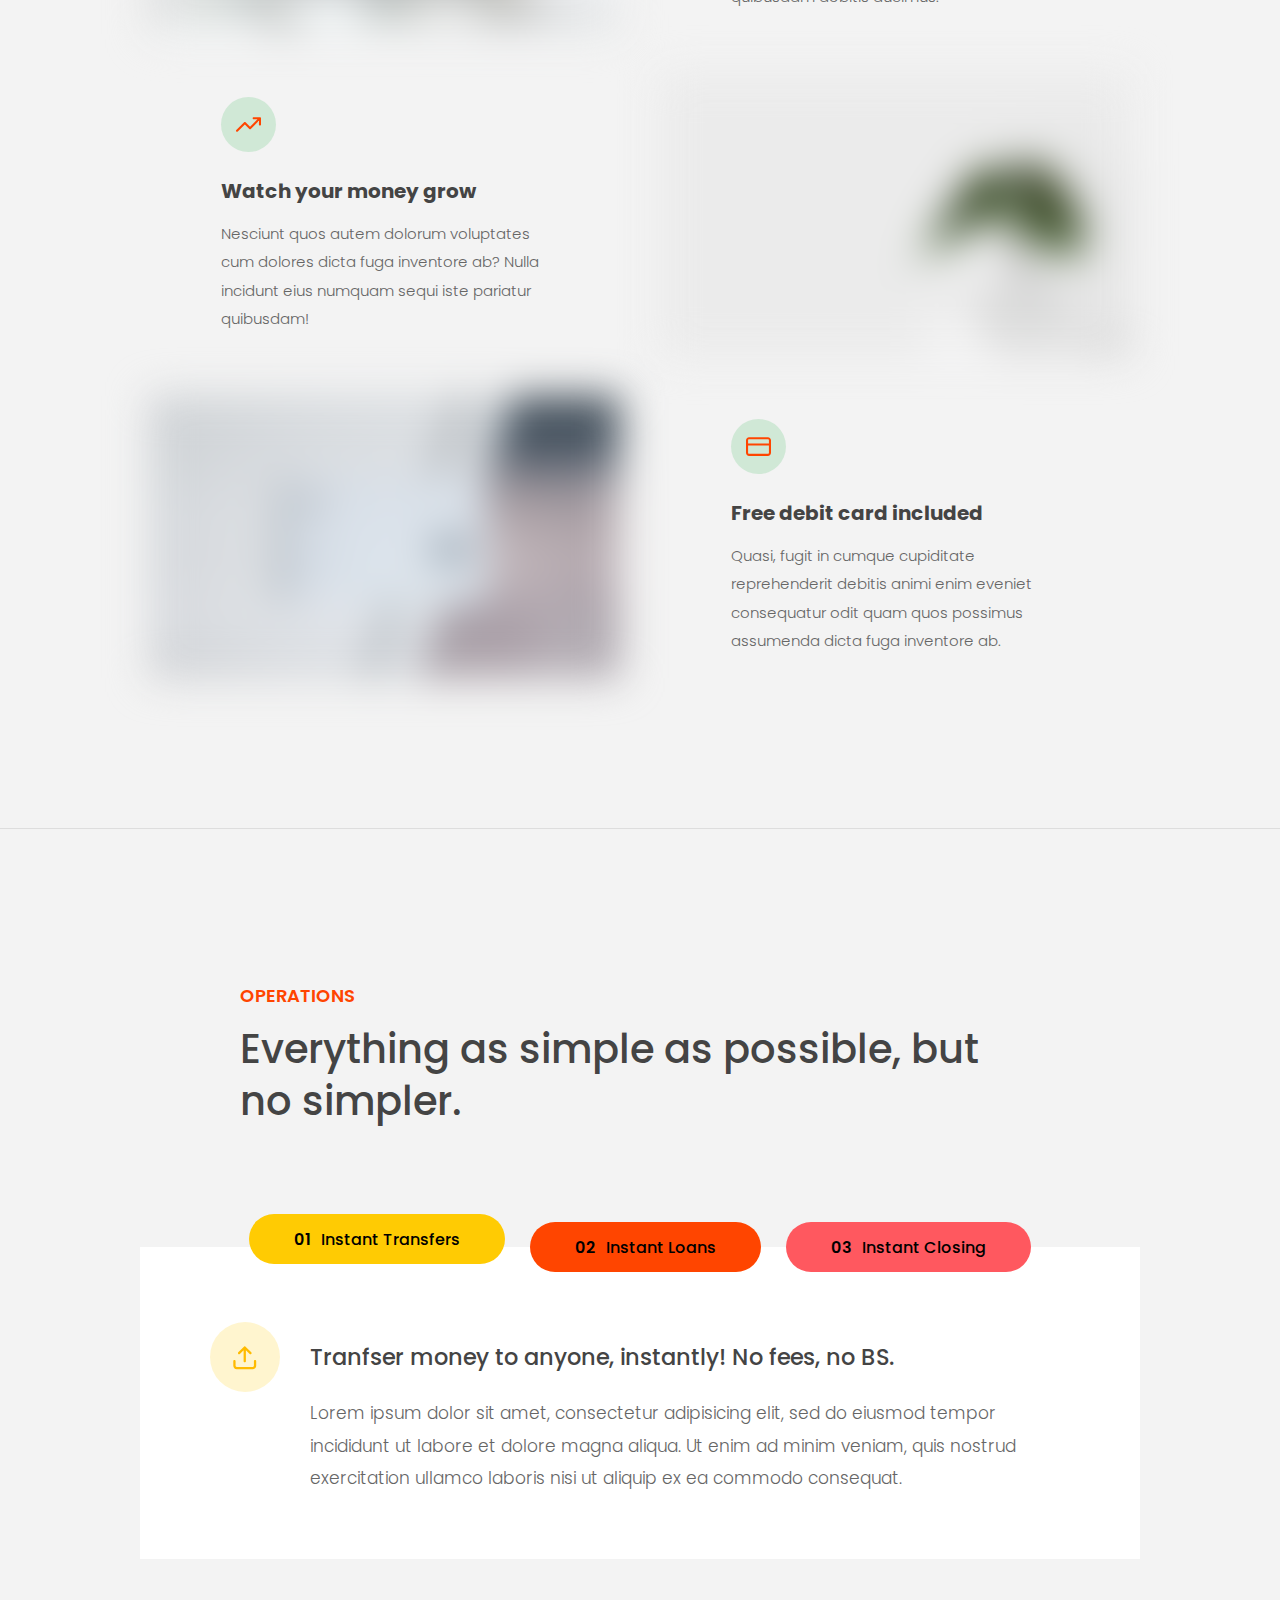
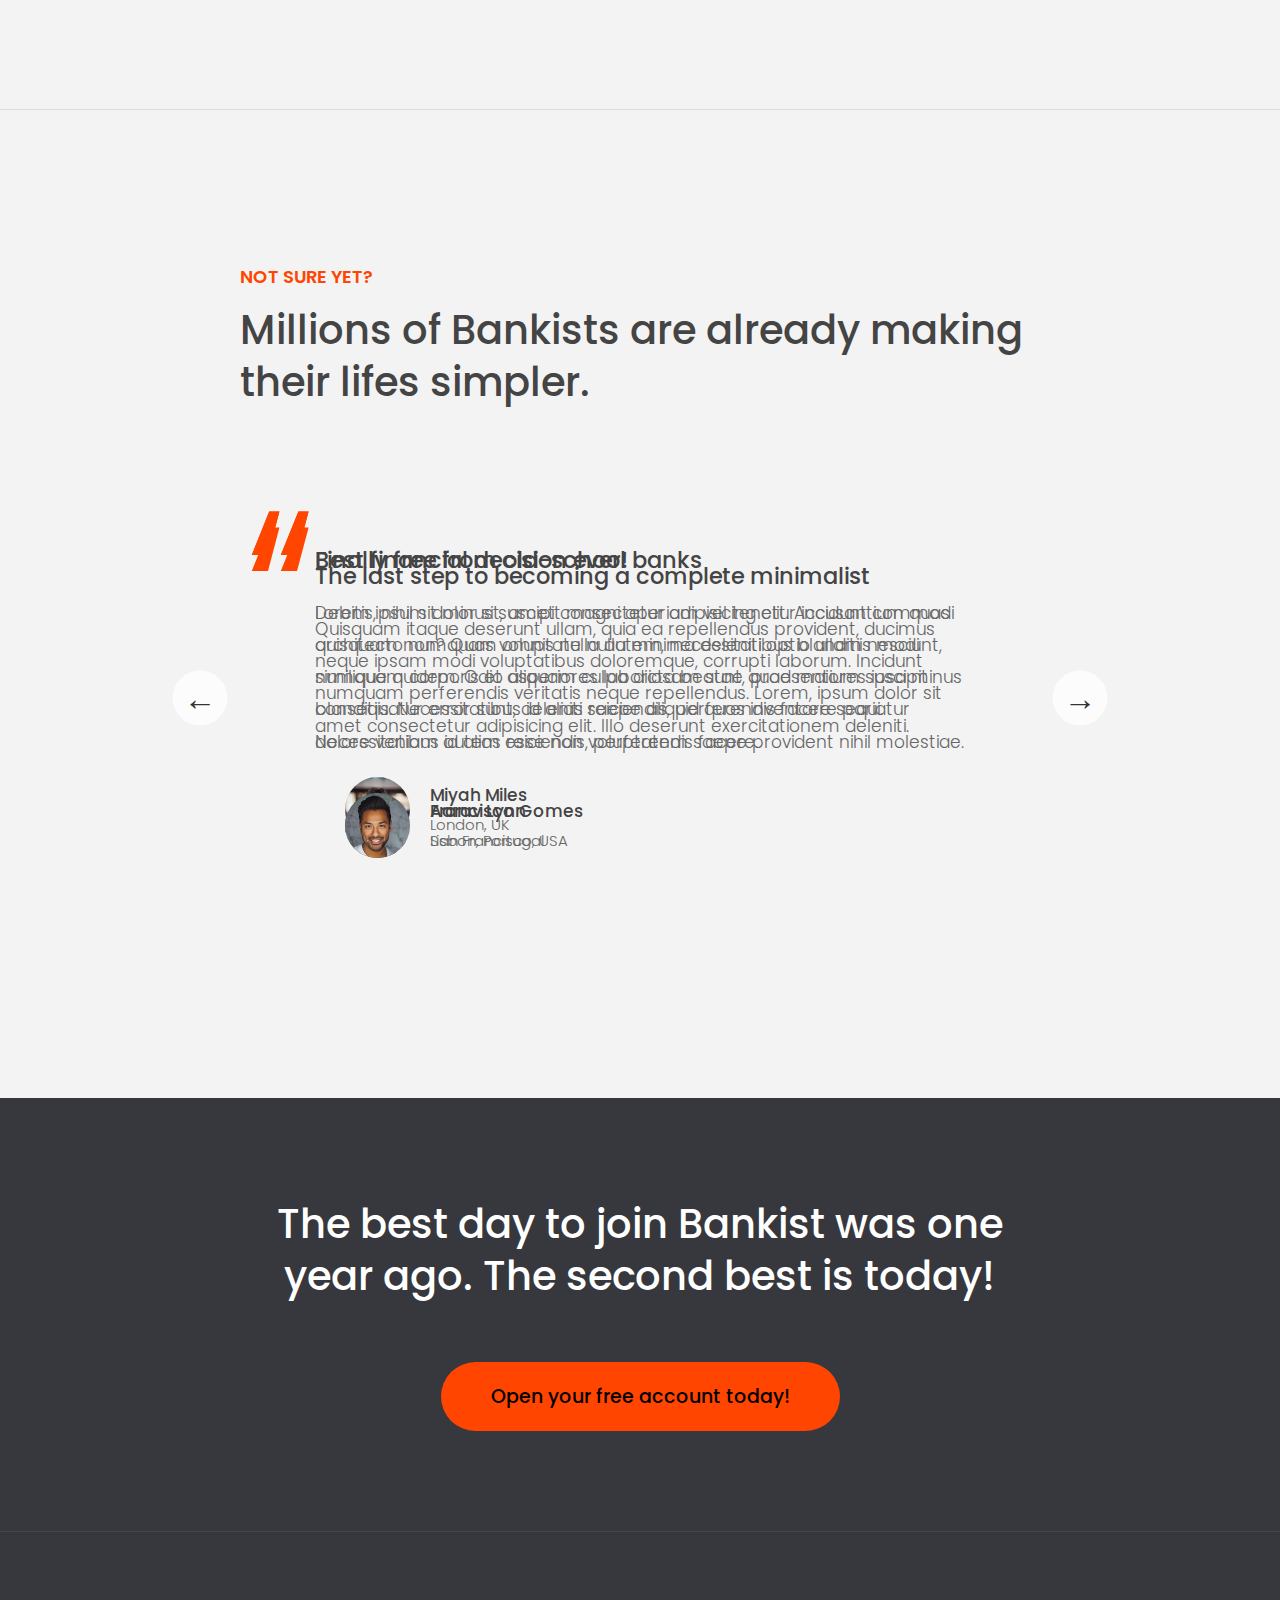
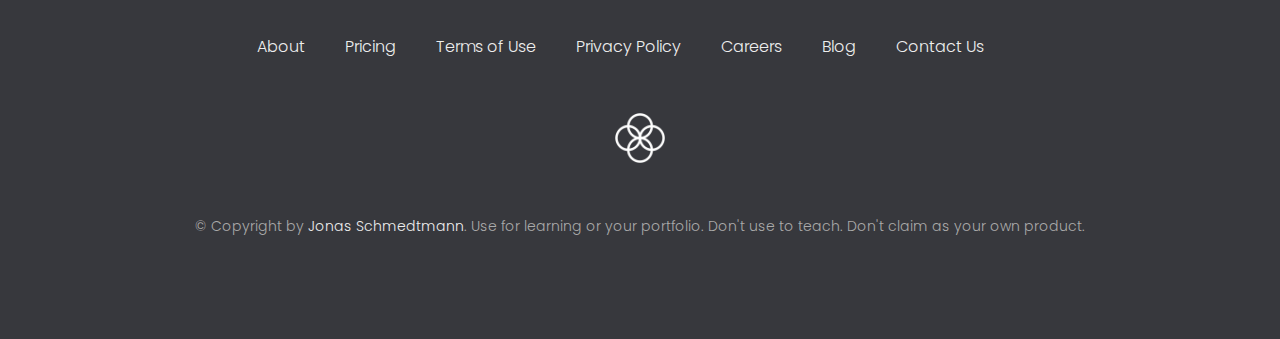
==== commit be1a58d8: "Styles,attributes and classes part handled (187)" ====
--- a/13-Advanced-DOM-Bankist/index.html
+++ b/13-Advanced-DOM-Bankist/index.html
@@ -21,6 +21,8 @@
           alt="Bankist logo"
           class="nav__logo"
           id="logo"
+          designer="Jonas"
+          data-version-number="3.0"
         />
         <ul class="nav__links">
           <li class="nav__item">
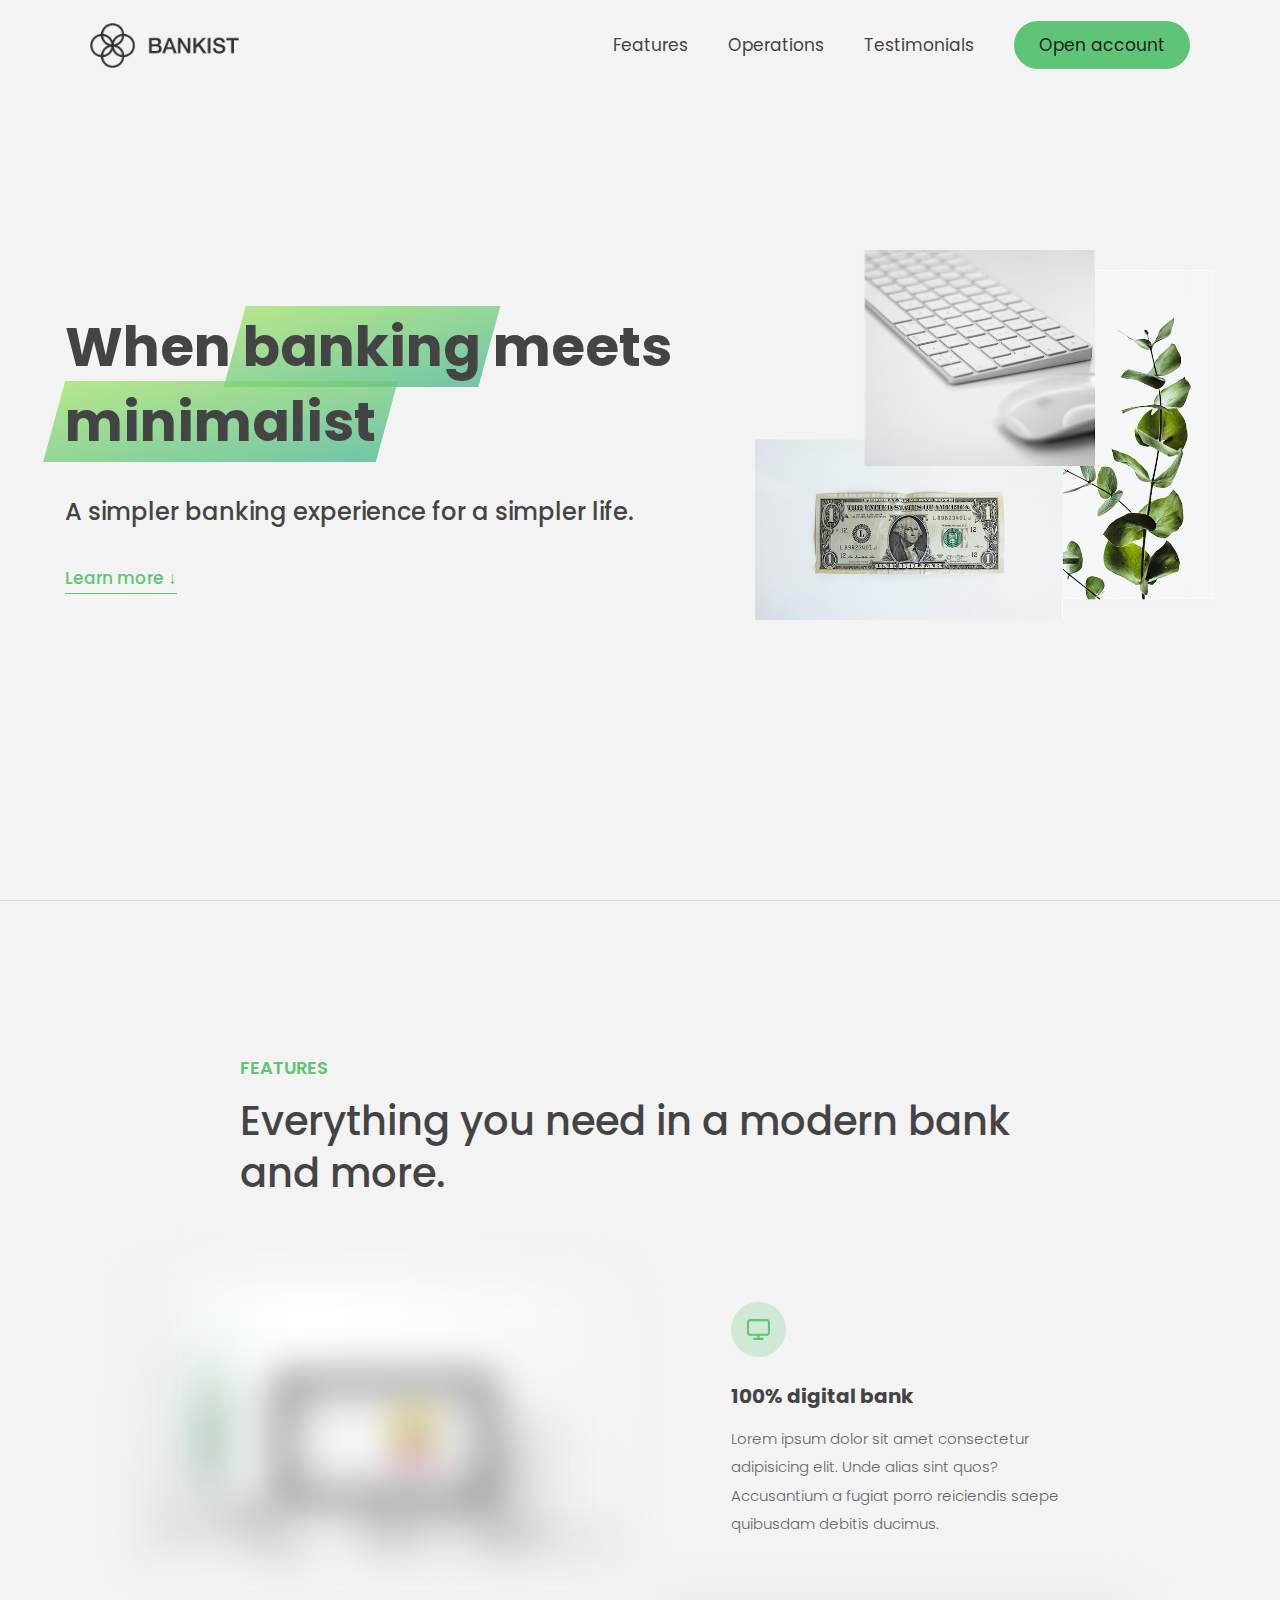
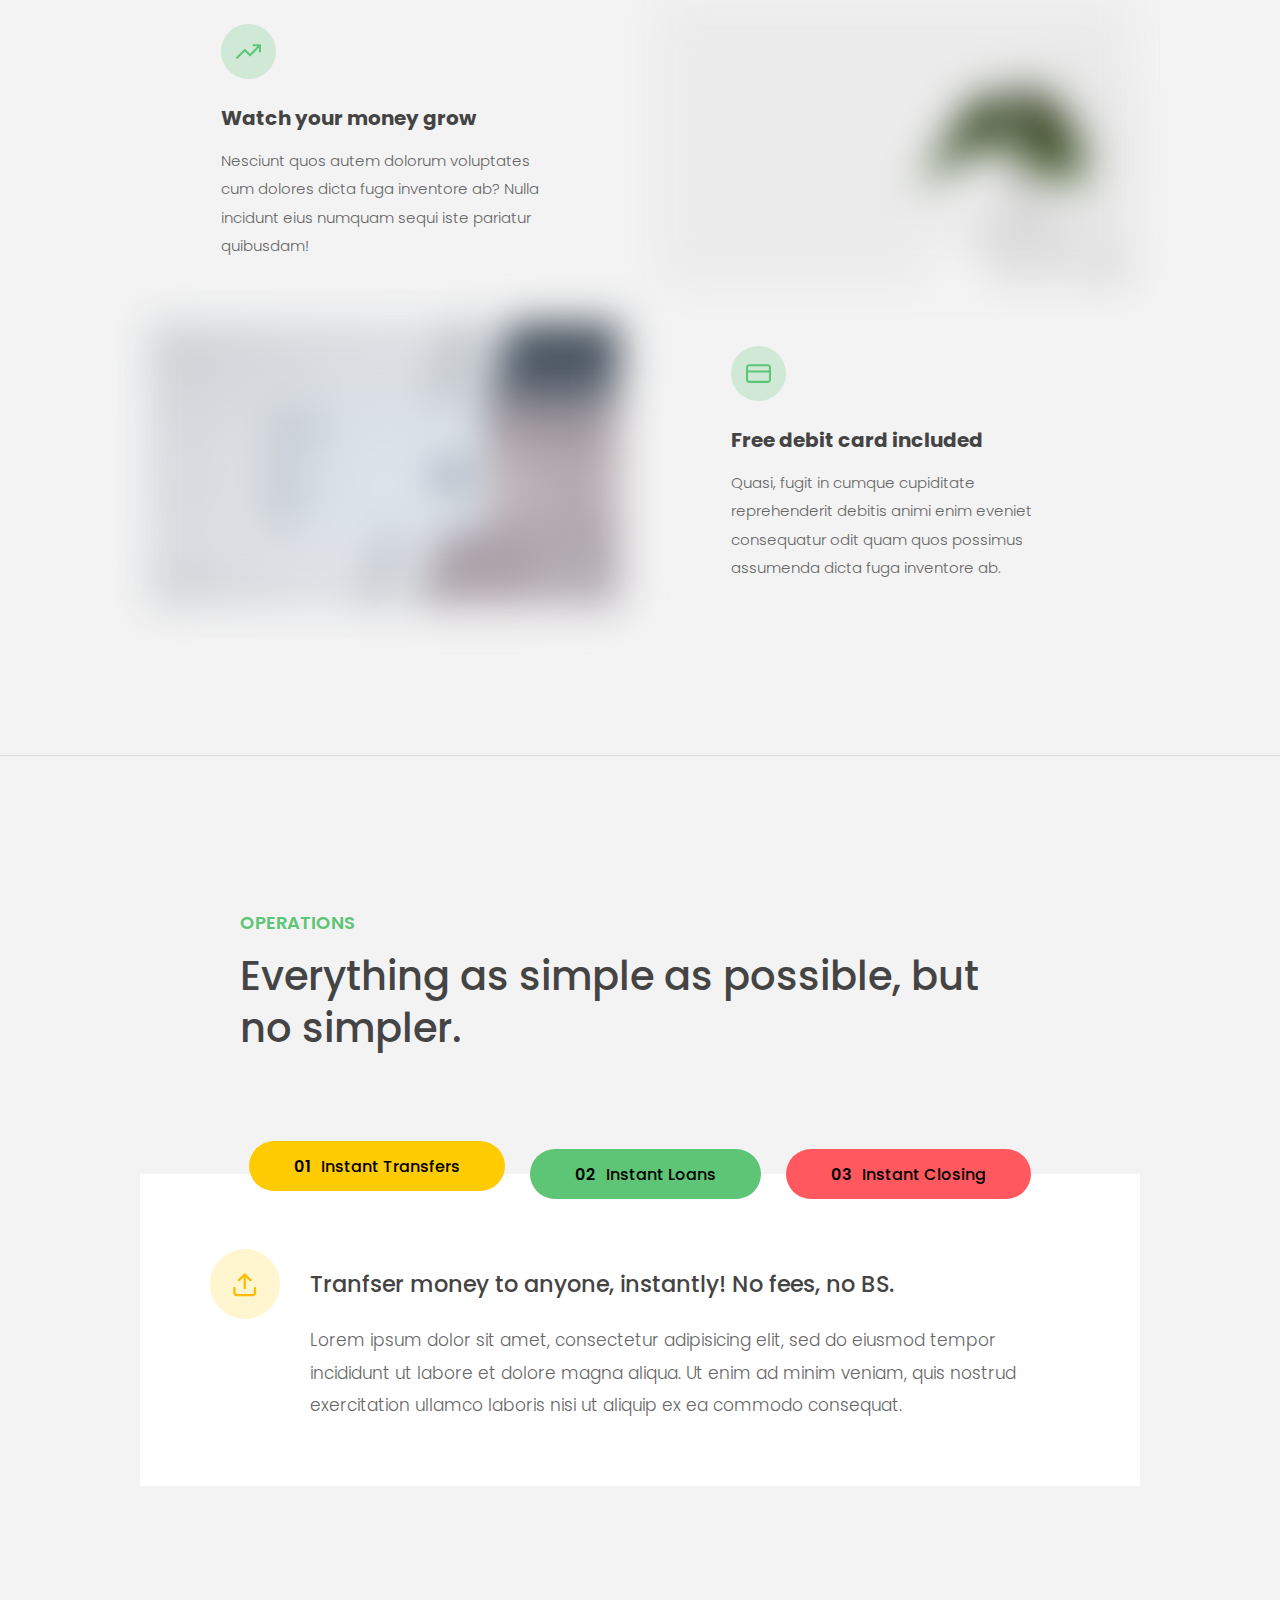
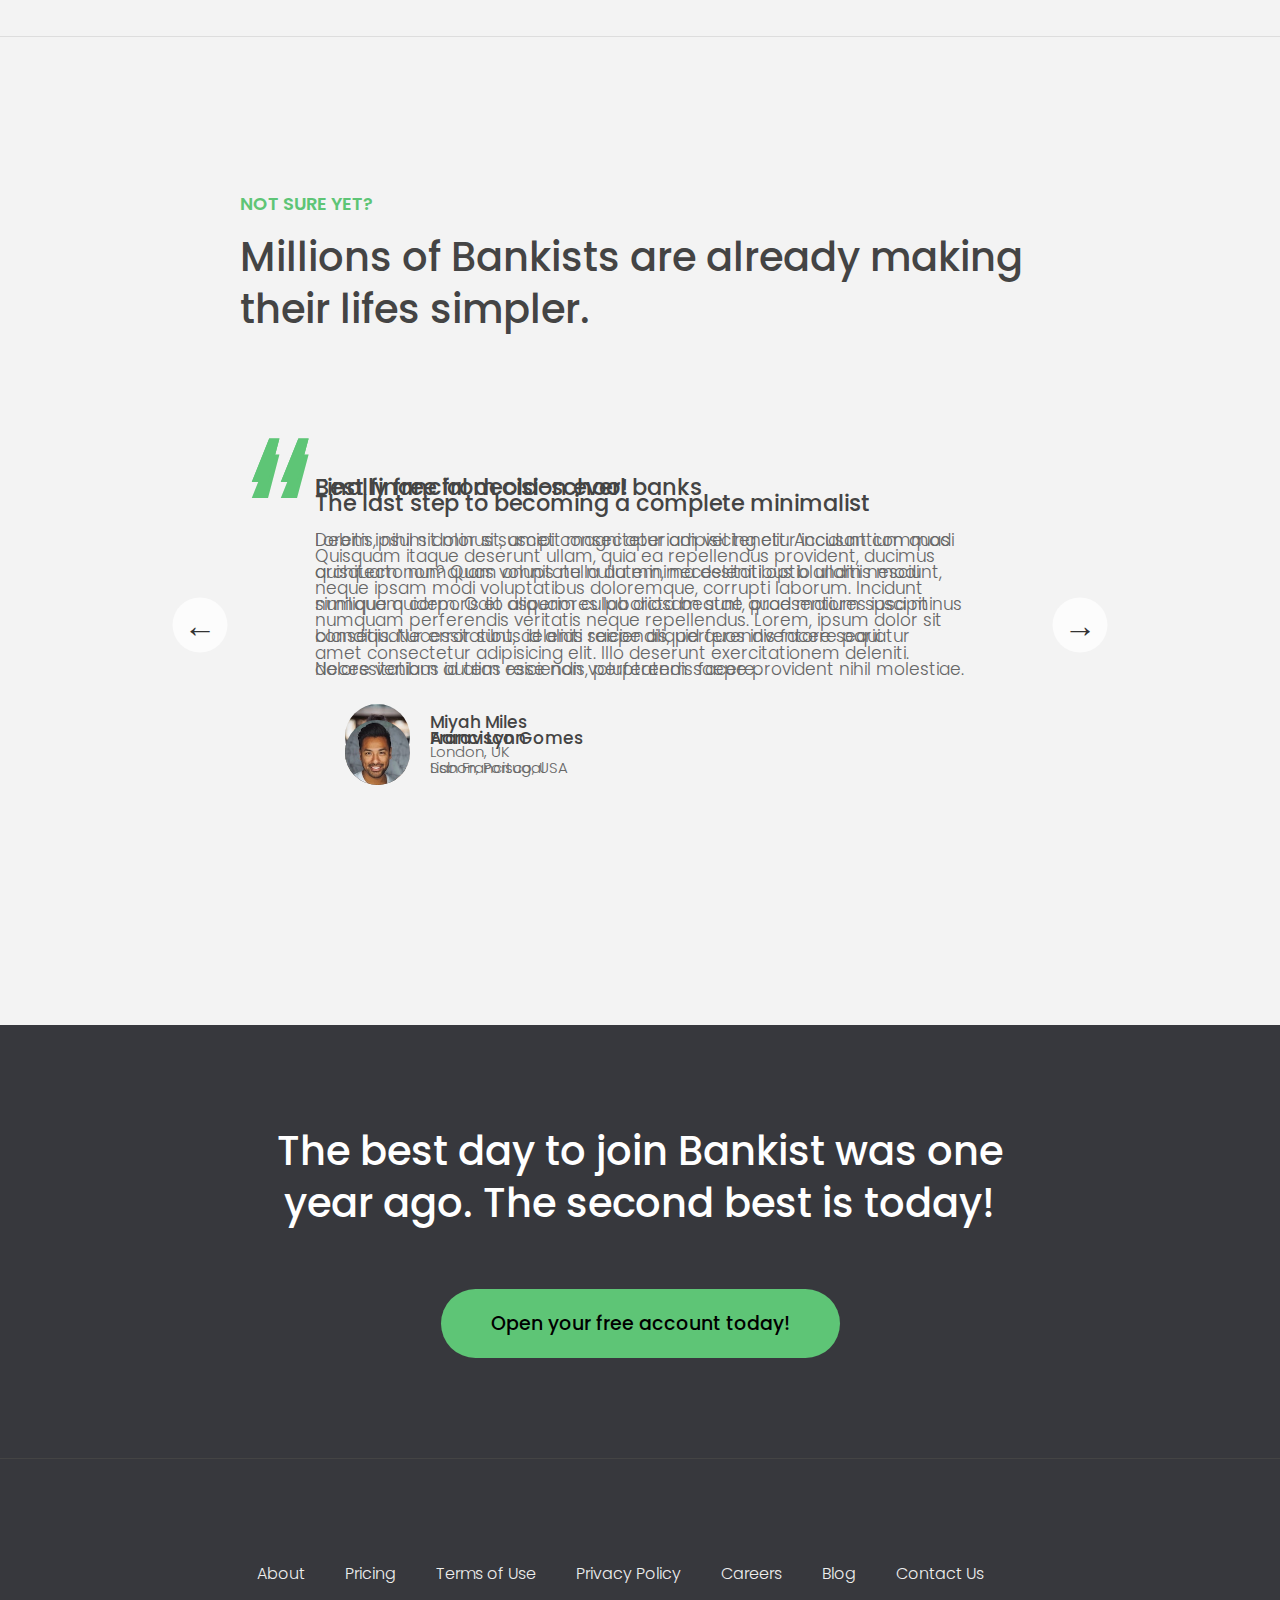
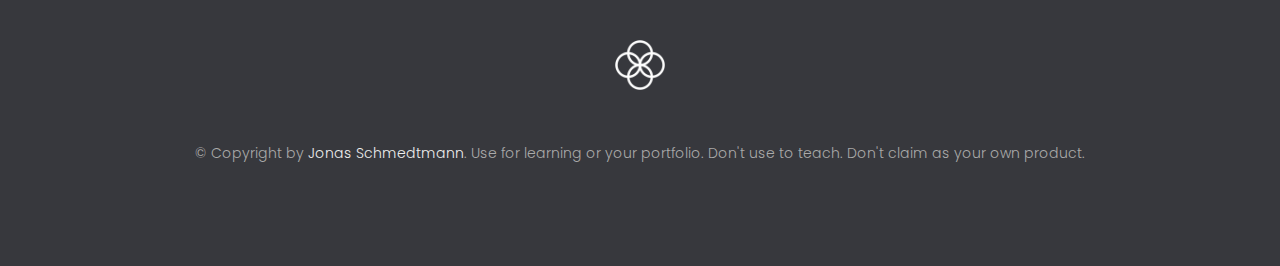
==== commit e0544fd2: "Types of Events and Event Handlers part handled (189)" ====
--- a/13-Advanced-DOM-Bankist/index.html
+++ b/13-Advanced-DOM-Bankist/index.html
@@ -6,10 +6,7 @@
     <meta http-equiv="X-UA-Compatible" content="ie=edge" />
     <link rel="shortcut icon" type="image/png" href="img/icon.png" />
 
-    <link
-      href="https://fonts.googleapis.com/css?family=Poppins:300,400,500,600&display=swap"
-      rel="stylesheet"
-    />
+    <link href="https://fonts.googleapis.com/css?family=Poppins:300,400,500,600&display=swap" rel="stylesheet" />
     <link rel="stylesheet" href="style.css" />
     <title>Bankist | When Banking meets Minimalist</title>
   </head>
@@ -35,14 +32,13 @@
             <a class="nav__link" href="#section--3">Testimonials</a>
           </li>
           <li class="nav__item">
-            <a class="nav__link nav__link--btn btn--show-modal" href="#"
-              >Open account</a
-            >
+            <a class="nav__link nav__link--btn btn--show-modal" href="#">Open account</a>
           </li>
         </ul>
       </nav>
 
       <div class="header__title">
+        <!-- <h1 onclick="alert('HTML alert')"> -->
         <h1>
           When
           <!-- Green highlight effect -->
@@ -52,29 +48,18 @@
         </h1>
         <h4>A simpler banking experience for a simpler life.</h4>
         <button class="btn--text btn--scroll-to">Learn more &DownArrow;</button>
-        <img
-          src="img/hero.png"
-          class="header__img"
-          alt="Minimalist bank items"
-        />
+        <img src="img/hero.png" class="header__img" alt="Minimalist bank items" />
       </div>
     </header>
 
     <section class="section" id="section--1">
       <div class="section__title">
         <h2 class="section__description">Features</h2>
-        <h3 class="section__header">
-          Everything you need in a modern bank and more.
-        </h3>
+        <h3 class="section__header">Everything you need in a modern bank and more.</h3>
       </div>
 
       <div class="features">
-        <img
-          src="img/digital-lazy.jpg"
-          data-src="img/digital.jpg"
-          alt="Computer"
-          class="features__img lazy-img"
-        />
+        <img src="img/digital-lazy.jpg" data-src="img/digital.jpg" alt="Computer" class="features__img lazy-img" />
         <div class="features__feature">
           <div class="features__icon">
             <svg>
@@ -83,9 +68,8 @@
           </div>
           <h5 class="features__header">100% digital bank</h5>
           <p>
-            Lorem ipsum dolor sit amet consectetur adipisicing elit. Unde alias
-            sint quos? Accusantium a fugiat porro reiciendis saepe quibusdam
-            debitis ducimus.
+            Lorem ipsum dolor sit amet consectetur adipisicing elit. Unde alias sint quos? Accusantium a fugiat porro
+            reiciendis saepe quibusdam debitis ducimus.
           </p>
         </div>
 
@@ -97,24 +81,13 @@
           </div>
           <h5 class="features__header">Watch your money grow</h5>
           <p>
-            Nesciunt quos autem dolorum voluptates cum dolores dicta fuga
-            inventore ab? Nulla incidunt eius numquam sequi iste pariatur
-            quibusdam!
-          </p>
-        </div>
-        <img
-          src="img/grow-lazy.jpg"
-          data-src="img/grow.jpg"
-          alt="Plant"
-          class="features__img lazy-img"
-        />
-
-        <img
-          src="img/card-lazy.jpg"
-          data-src="img/card.jpg"
-          alt="Credit card"
-          class="features__img lazy-img"
-        />
+            Nesciunt quos autem dolorum voluptates cum dolores dicta fuga inventore ab? Nulla incidunt eius numquam
+            sequi iste pariatur quibusdam!
+          </p>
+        </div>
+        <img src="img/grow-lazy.jpg" data-src="img/grow.jpg" alt="Plant" class="features__img lazy-img" />
+
+        <img src="img/card-lazy.jpg" data-src="img/card.jpg" alt="Credit card" class="features__img lazy-img" />
         <div class="features__feature">
           <div class="features__icon">
             <svg>
@@ -123,9 +96,8 @@
           </div>
           <h5 class="features__header">Free debit card included</h5>
           <p>
-            Quasi, fugit in cumque cupiditate reprehenderit debitis animi enim
-            eveniet consequatur odit quam quos possimus assumenda dicta fuga
-            inventore ab.
+            Quasi, fugit in cumque cupiditate reprehenderit debitis animi enim eveniet consequatur odit quam quos
+            possimus assumenda dicta fuga inventore ab.
           </p>
         </div>
       </div>
@@ -134,42 +106,28 @@
     <section class="section" id="section--2">
       <div class="section__title">
         <h2 class="section__description">Operations</h2>
-        <h3 class="section__header">
-          Everything as simple as possible, but no simpler.
-        </h3>
+        <h3 class="section__header">Everything as simple as possible, but no simpler.</h3>
       </div>
 
       <div class="operations">
         <div class="operations__tab-container">
-          <button
-            class="btn operations__tab operations__tab--1 operations__tab--active"
-            data-tab="1"
-          >
+          <button class="btn operations__tab operations__tab--1 operations__tab--active" data-tab="1">
             <span>01</span>Instant Transfers
           </button>
-          <button class="btn operations__tab operations__tab--2" data-tab="2">
-            <span>02</span>Instant Loans
-          </button>
-          <button class="btn operations__tab operations__tab--3" data-tab="3">
-            <span>03</span>Instant Closing
-          </button>
-        </div>
-        <div
-          class="operations__content operations__content--1 operations__content--active"
-        >
+          <button class="btn operations__tab operations__tab--2" data-tab="2"><span>02</span>Instant Loans</button>
+          <button class="btn operations__tab operations__tab--3" data-tab="3"><span>03</span>Instant Closing</button>
+        </div>
+        <div class="operations__content operations__content--1 operations__content--active">
           <div class="operations__icon operations__icon--1">
             <svg>
               <use xlink:href="img/icons.svg#icon-upload"></use>
             </svg>
           </div>
-          <h5 class="operations__header">
-            Tranfser money to anyone, instantly! No fees, no BS.
-          </h5>
-          <p>
-            Lorem ipsum dolor sit amet, consectetur adipisicing elit, sed do
-            eiusmod tempor incididunt ut labore et dolore magna aliqua. Ut enim
-            ad minim veniam, quis nostrud exercitation ullamco laboris nisi ut
-            aliquip ex ea commodo consequat.
+          <h5 class="operations__header">Tranfser money to anyone, instantly! No fees, no BS.</h5>
+          <p>
+            Lorem ipsum dolor sit amet, consectetur adipisicing elit, sed do eiusmod tempor incididunt ut labore et
+            dolore magna aliqua. Ut enim ad minim veniam, quis nostrud exercitation ullamco laboris nisi ut aliquip ex
+            ea commodo consequat.
           </p>
         </div>
 
@@ -179,14 +137,11 @@
               <use xlink:href="img/icons.svg#icon-home"></use>
             </svg>
           </div>
-          <h5 class="operations__header">
-            Buy a home or make your dreams come true, with instant loans.
-          </h5>
-          <p>
-            Duis aute irure dolor in reprehenderit in voluptate velit esse
-            cillum dolore eu fugiat nulla pariatur. Excepteur sint occaecat
-            cupidatat non proident, sunt in culpa qui officia deserunt mollit
-            anim id est laborum.
+          <h5 class="operations__header">Buy a home or make your dreams come true, with instant loans.</h5>
+          <p>
+            Duis aute irure dolor in reprehenderit in voluptate velit esse cillum dolore eu fugiat nulla pariatur.
+            Excepteur sint occaecat cupidatat non proident, sunt in culpa qui officia deserunt mollit anim id est
+            laborum.
           </p>
         </div>
         <div class="operations__content operations__content--3">
@@ -195,14 +150,11 @@
               <use xlink:href="img/icons.svg#icon-user-x"></use>
             </svg>
           </div>
-          <h5 class="operations__header">
-            No longer need your account? No problem! Close it instantly.
-          </h5>
-          <p>
-            Excepteur sint occaecat cupidatat non proident, sunt in culpa qui
-            officia deserunt mollit anim id est laborum. Ut enim ad minim
-            veniam, quis nostrud exercitation ullamco laboris nisi ut aliquip ex
-            ea commodo consequat.
+          <h5 class="operations__header">No longer need your account? No problem! Close it instantly.</h5>
+          <p>
+            Excepteur sint occaecat cupidatat non proident, sunt in culpa qui officia deserunt mollit anim id est
+            laborum. Ut enim ad minim veniam, quis nostrud exercitation ullamco laboris nisi ut aliquip ex ea commodo
+            consequat.
           </p>
         </div>
       </div>
@@ -211,9 +163,7 @@
     <section class="section" id="section--3">
       <div class="section__title section__title--testimonials">
         <h2 class="section__description">Not sure yet?</h2>
-        <h3 class="section__header">
-          Millions of Bankists are already making their lifes simpler.
-        </h3>
+        <h3 class="section__header">Millions of Bankists are already making their lifes simpler.</h3>
       </div>
 
       <div class="slider">
@@ -221,12 +171,10 @@
           <div class="testimonial">
             <h5 class="testimonial__header">Best financial decision ever!</h5>
             <blockquote class="testimonial__text">
-              Lorem ipsum dolor sit, amet consectetur adipisicing elit.
-              Accusantium quas quisquam non? Quas voluptate nulla minima
-              deleniti optio ullam nesciunt, numquam corporis et asperiores
-              laboriosam sunt, praesentium suscipit blanditiis. Necessitatibus
-              id alias reiciendis, perferendis facere pariatur dolore veniam
-              autem esse non voluptatem saepe provident nihil molestiae.
+              Lorem ipsum dolor sit, amet consectetur adipisicing elit. Accusantium quas quisquam non? Quas voluptate
+              nulla minima deleniti optio ullam nesciunt, numquam corporis et asperiores laboriosam sunt, praesentium
+              suscipit blanditiis. Necessitatibus id alias reiciendis, perferendis facere pariatur dolore veniam autem
+              esse non voluptatem saepe provident nihil molestiae.
             </blockquote>
             <address class="testimonial__author">
               <img src="img/user-1.jpg" alt="" class="testimonial__photo" />
@@ -238,15 +186,11 @@
 
         <div class="slide slide--2">
           <div class="testimonial">
-            <h5 class="testimonial__header">
-              The last step to becoming a complete minimalist
-            </h5>
+            <h5 class="testimonial__header">The last step to becoming a complete minimalist</h5>
             <blockquote class="testimonial__text">
-              Quisquam itaque deserunt ullam, quia ea repellendus provident,
-              ducimus neque ipsam modi voluptatibus doloremque, corrupti
-              laborum. Incidunt numquam perferendis veritatis neque repellendus.
-              Lorem, ipsum dolor sit amet consectetur adipisicing elit. Illo
-              deserunt exercitationem deleniti.
+              Quisquam itaque deserunt ullam, quia ea repellendus provident, ducimus neque ipsam modi voluptatibus
+              doloremque, corrupti laborum. Incidunt numquam perferendis veritatis neque repellendus. Lorem, ipsum dolor
+              sit amet consectetur adipisicing elit. Illo deserunt exercitationem deleniti.
             </blockquote>
             <address class="testimonial__author">
               <img src="img/user-2.jpg" alt="" class="testimonial__photo" />
@@ -258,16 +202,12 @@
 
         <div class="slide slide--3">
           <div class="testimonial">
-            <h5 class="testimonial__header">
-              Finally free from old-school banks
-            </h5>
+            <h5 class="testimonial__header">Finally free from old-school banks</h5>
             <blockquote class="testimonial__text">
-              Debitis, nihil sit minus suscipit magni aperiam vel tenetur
-              incidunt commodi architecto numquam omnis nulla autem,
-              necessitatibus blanditiis modi similique quidem. Odio aliquam
-              culpa dicta beatae quod maiores ipsa minus consequatur error sunt,
-              deleniti saepe aliquid quos inventore sequi. Necessitatibus id
-              alias reiciendis, perferendis facere.
+              Debitis, nihil sit minus suscipit magni aperiam vel tenetur incidunt commodi architecto numquam omnis
+              nulla autem, necessitatibus blanditiis modi similique quidem. Odio aliquam culpa dicta beatae quod maiores
+              ipsa minus consequatur error sunt, deleniti saepe aliquid quos inventore sequi. Necessitatibus id alias
+              reiciendis, perferendis facere.
             </blockquote>
             <address class="testimonial__author">
               <img src="img/user-3.jpg" alt="" class="testimonial__photo" />
@@ -289,10 +229,7 @@
 
     <section class="section section--sign-up">
       <div class="section__title">
-        <h3 class="section__header">
-          The best day to join Bankist was one year ago. The second best is
-          today!
-        </h3>
+        <h3 class="section__header">The best day to join Bankist was one year ago. The second best is today!</h3>
       </div>
       <button class="btn btn--show-modal">Open your free account today!</button>
     </section>
@@ -324,13 +261,9 @@
       <img src="img/icon.png" alt="Logo" class="footer__logo" />
       <p class="footer__copyright">
         &copy; Copyright by
-        <a
-          class="footer__link twitter-link"
-          target="_blank"
-          href="https://twitter.com/jonasschmedtman"
+        <a class="footer__link twitter-link" target="_blank" href="https://twitter.com/jonasschmedtman"
           >Jonas Schmedtmann</a
-        >. Use for learning or your portfolio. Don't use to teach. Don't claim
-        as your own product.
+        >. Use for learning or your portfolio. Don't use to teach. Don't claim as your own product.
       </p>
     </footer>
 
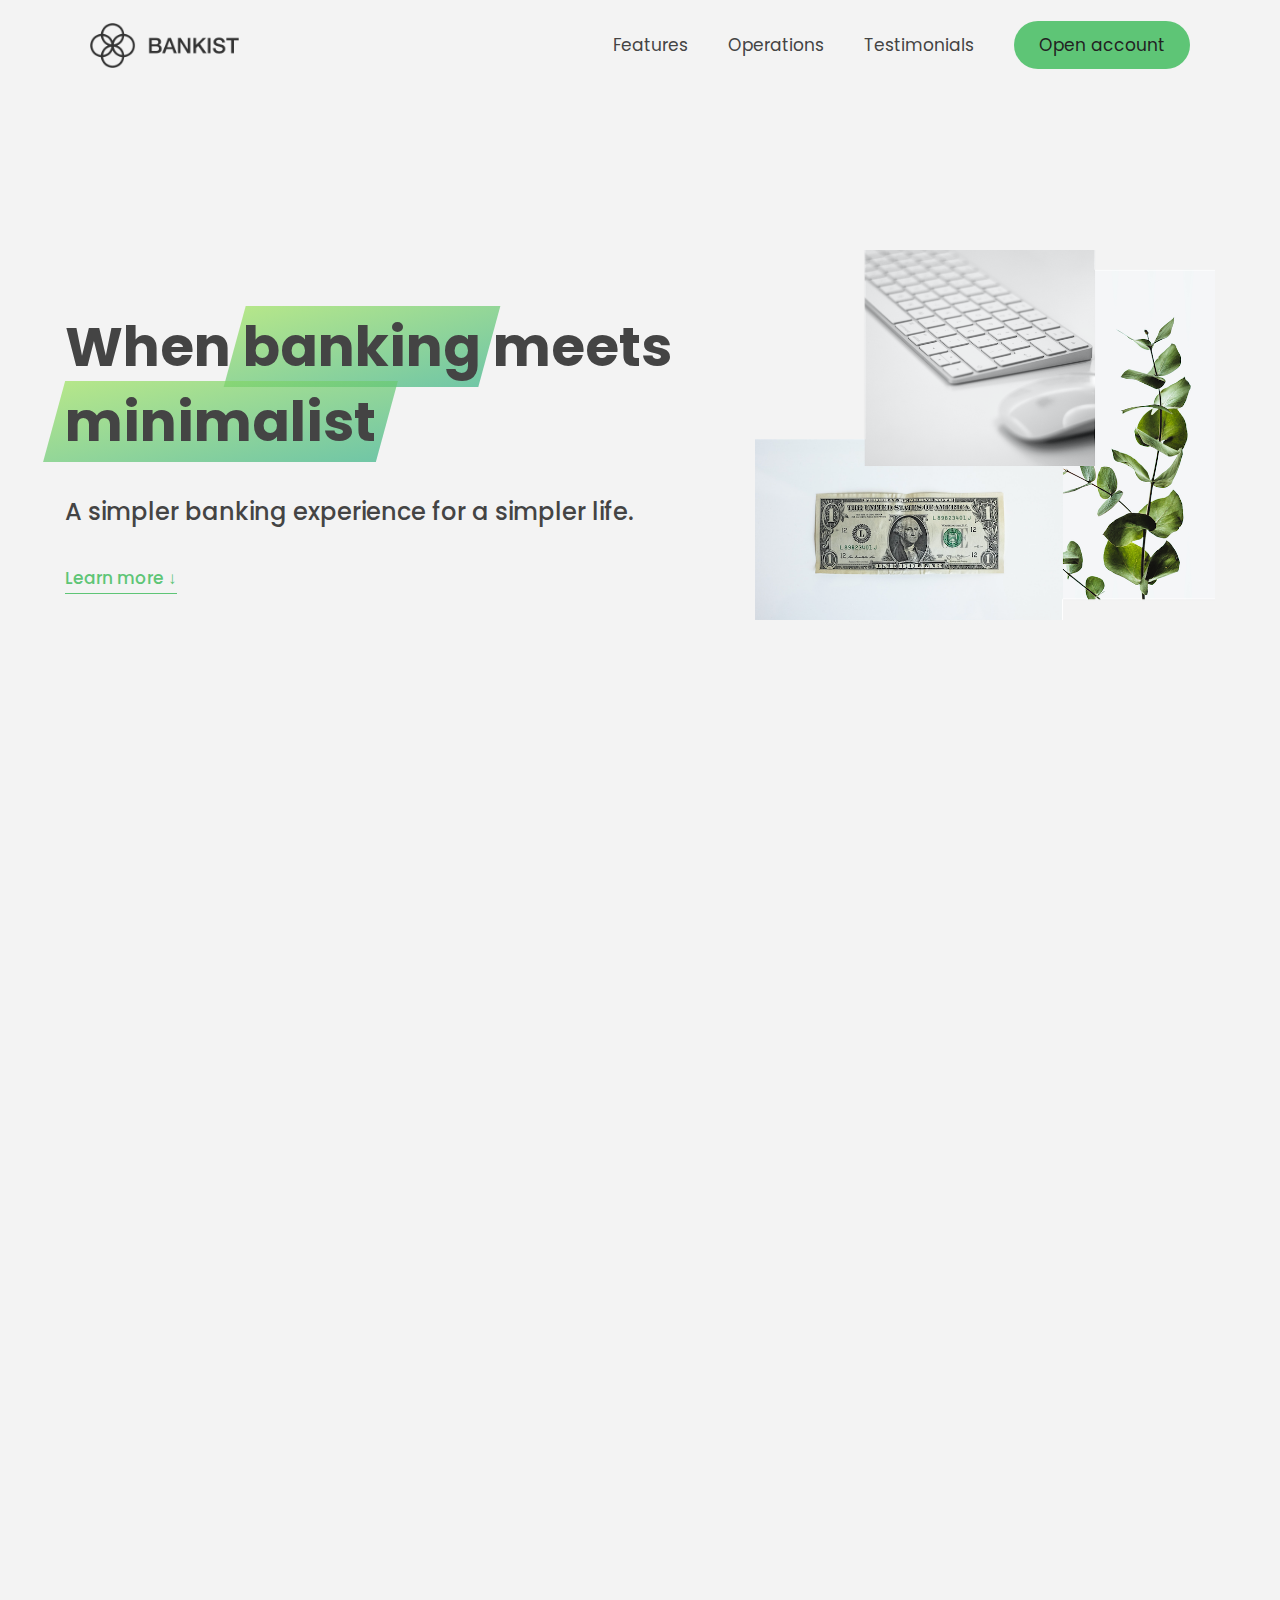
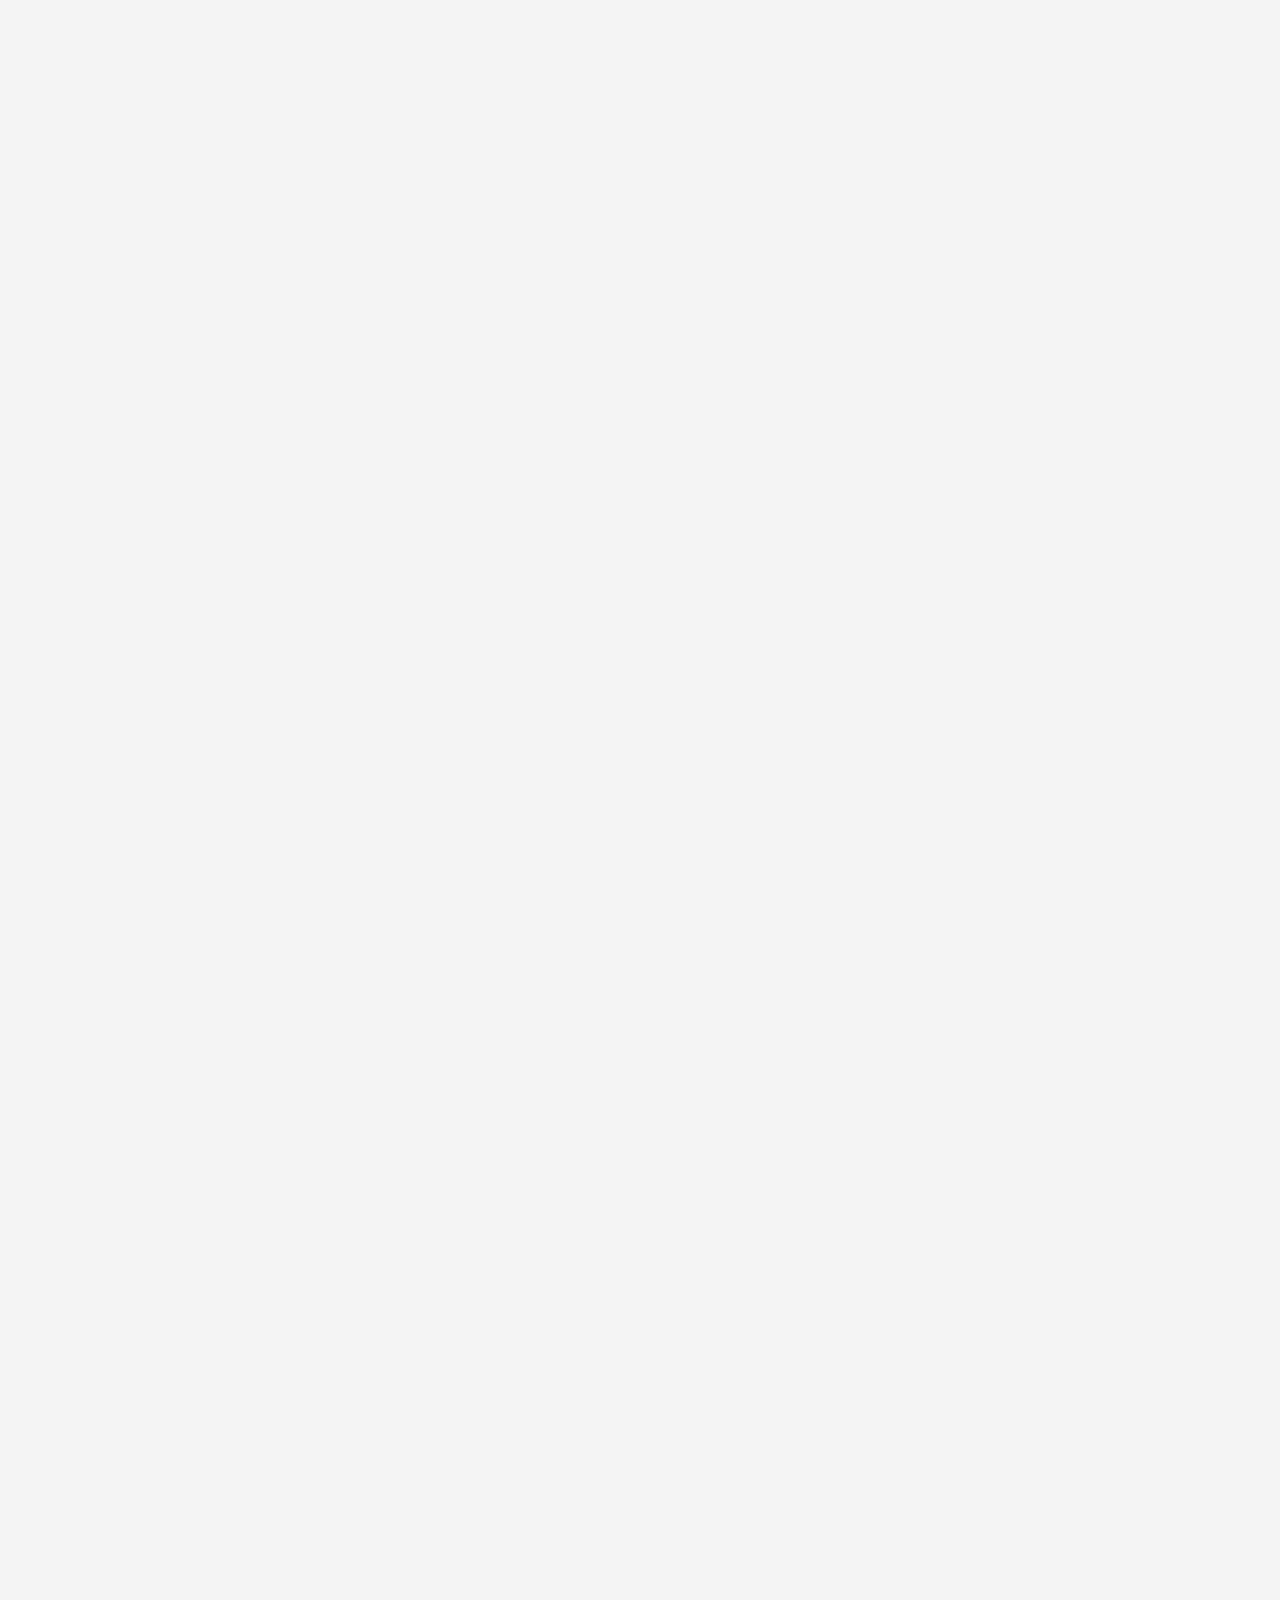
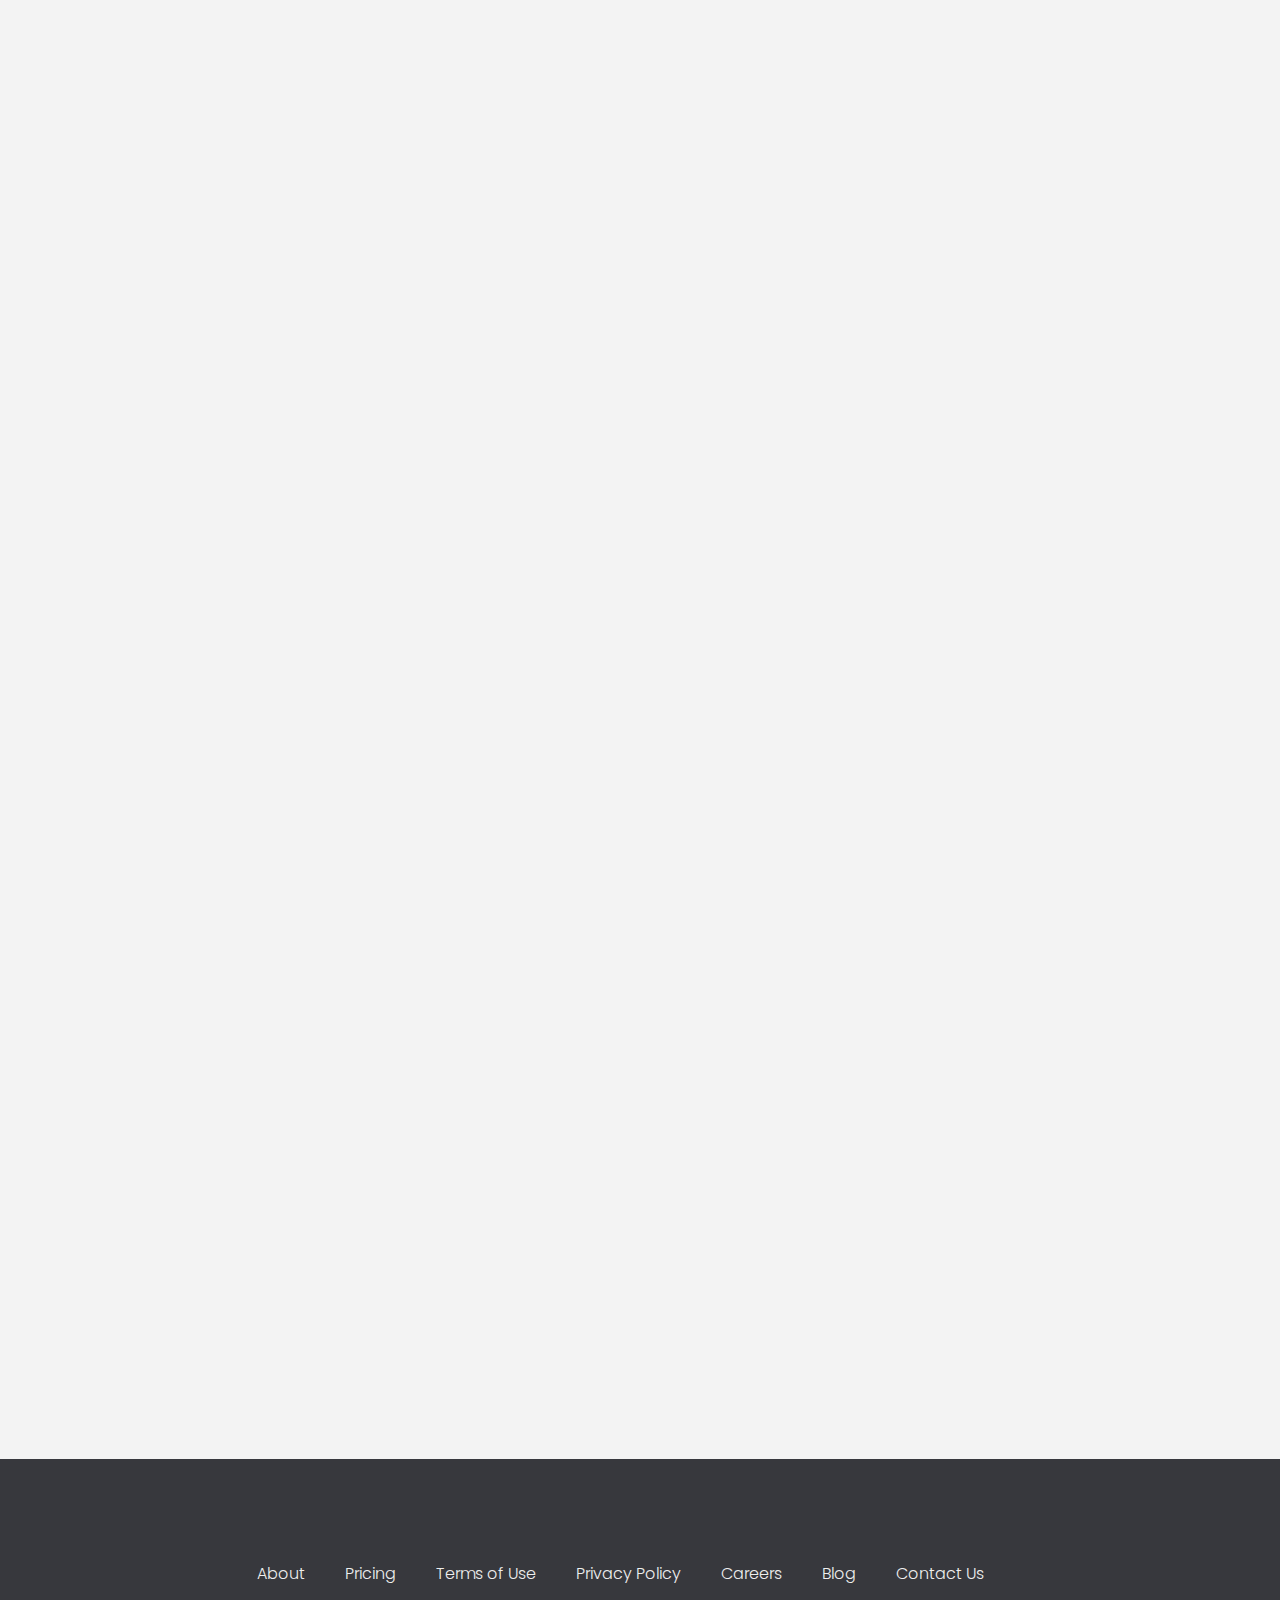
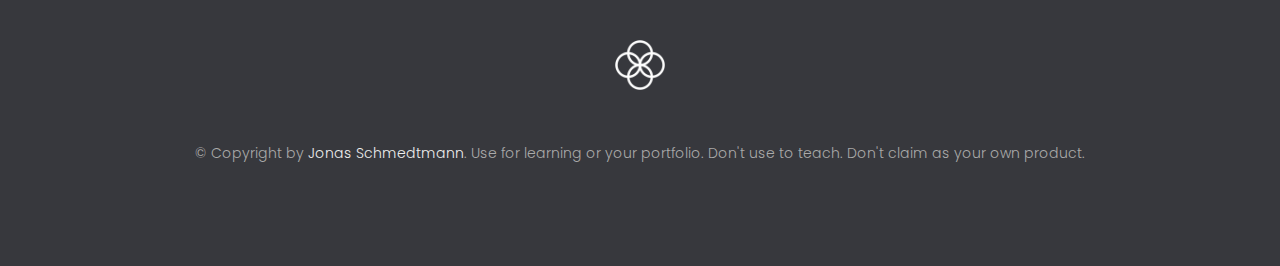
==== commit 0deb7b7d: "Revealing Elements on Scroll part handled (198)" ====
--- a/13-Advanced-DOM-Bankist/index.html
+++ b/13-Advanced-DOM-Bankist/index.html
@@ -29,7 +29,7 @@
             <a class="nav__link" href="#section--2">Operations</a>
           </li>
           <li class="nav__item">
-            <a class="nav__link" href="#section--3">Testimonials</a>
+            <a class="nav__link" href="observer.html">Testimonials</a>
           </li>
           <li class="nav__item">
             <a class="nav__link nav__link--btn btn--show-modal" href="#">Open account</a>
@@ -52,7 +52,7 @@
       </div>
     </header>
 
-    <section class="section" id="section--1">
+    <section class="section " id="section--1">
       <div class="section__title">
         <h2 class="section__description">Features</h2>
         <h3 class="section__header">Everything you need in a modern bank and more.</h3>
@@ -103,7 +103,7 @@
       </div>
     </section>
 
-    <section class="section" id="section--2">
+    <section class="section " id="section--2">
       <div class="section__title">
         <h2 class="section__description">Operations</h2>
         <h3 class="section__header">Everything as simple as possible, but no simpler.</h3>
@@ -160,7 +160,7 @@
       </div>
     </section>
 
-    <section class="section" id="section--3">
+    <section class="section " id="section--3">
       <div class="section__title section__title--testimonials">
         <h2 class="section__description">Not sure yet?</h2>
         <h3 class="section__header">Millions of Bankists are already making their lifes simpler.</h3>
@@ -227,7 +227,7 @@
       </div>
     </section>
 
-    <section class="section section--sign-up">
+    <section class="section  section--sign-up">
       <div class="section__title">
         <h3 class="section__header">The best day to join Bankist was one year ago. The second best is today!</h3>
       </div>
